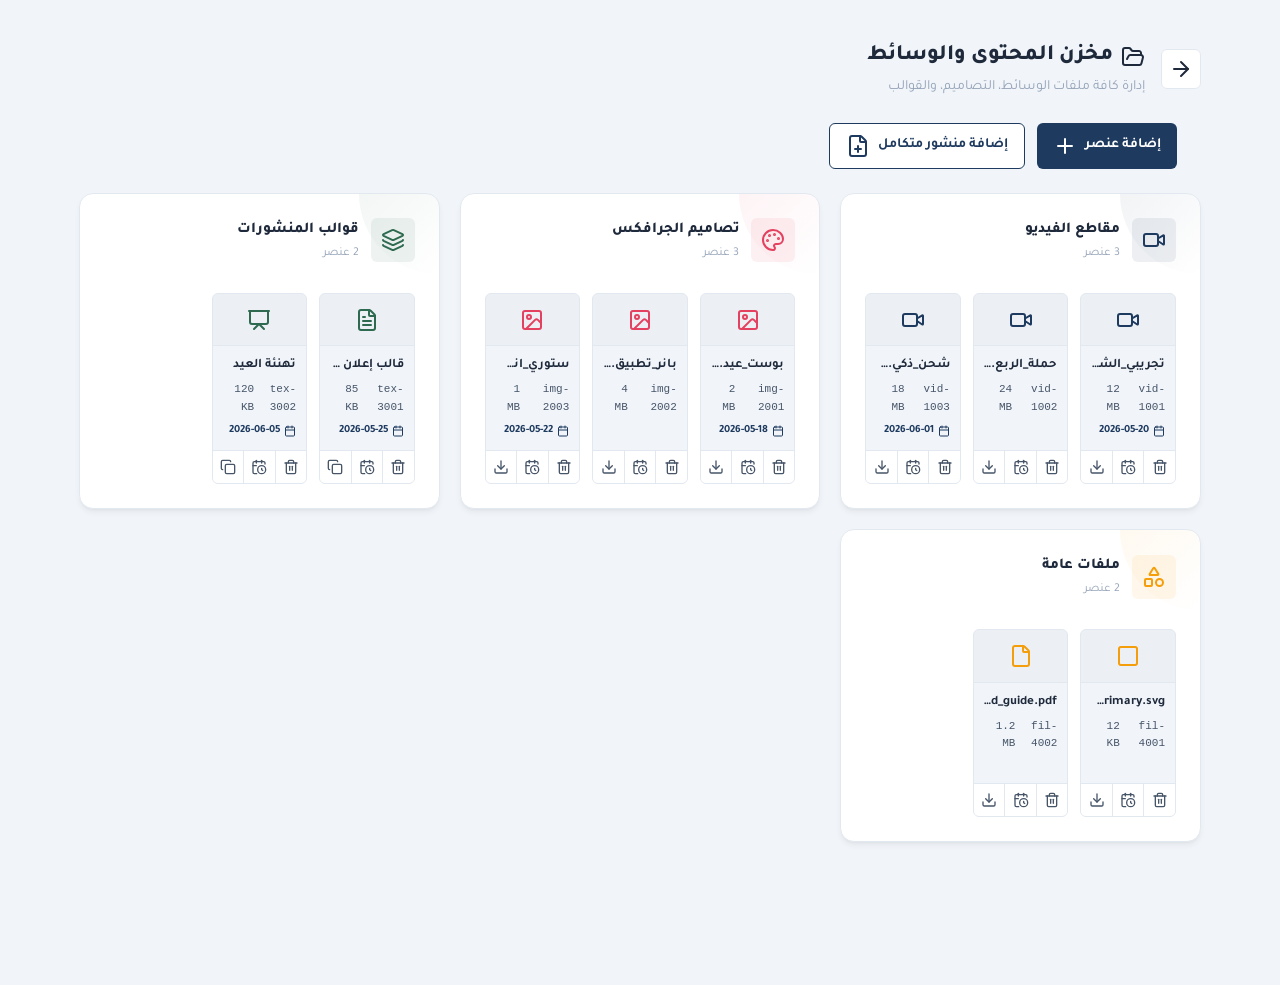
==== store.html @ c04e6b87 "Add files via upload" ====
<!DOCTYPE html>
<html lang="ar" dir="rtl">
<head>
    <meta charset="UTF-8">
    <meta name="viewport" content="width=device-width, initial-scale=1.0">
    <title>تطبيق 360 - مخزن المحتوى والوسائط</title>
    
    <link rel="preconnect" href="https://fonts.googleapis.com">
    <link rel="preconnect" href="https://fonts.gstatic.com" crossorigin>
    <link href="https://fonts.googleapis.com/css2?family=Tajawal:wght@300;400;500;700;800;900&display=swap" rel="stylesheet">
    <link rel="stylesheet" href="style.css">
    <style>

        .page-header {
            display: flex;
            align-items: center;
            gap: 16px;
            margin-bottom: 24px;
        }
        .back-button {
            width: 40px;
            height: 40px;
            border-radius: var(--radius-xs);
            background: var(--surface);
            border: 1px solid var(--border);
            display: flex;
            align-items: center;
            justify-content: center;
            cursor: pointer;
            transition: var(--transition);
            color: var(--text);
            text-decoration: none;
        }
        .back-button:hover {
            background: var(--primary);
            color: white;
            border-color: var(--primary);
            transform: translateX(2px);
        }
        .store-grid {
            display: grid;
            grid-template-columns: repeat(auto-fit, minmax(320px, 1fr));
            gap: 20px;
        }
        
        /* New Extracted Styles */
        .store-actions {
            display: flex;
            gap: 12px;
            margin: 24px;
            flex-wrap: wrap;
        }
        
        .store-action-btn {
            padding: 10px 16px;
            border-radius: var(--radius-xs);
            font-family: 'Tajawal', sans-serif;
            font-weight: 700;
            cursor: pointer;
            display: flex;
            align-items: center;
            gap: 8px;
            transition: 0.3s;
            font-size: 14px;
        }
        
        .store-action-btn.primary {
            background: var(--primary);
            color: white;
            border: none;
        }
        
        .store-action-btn.secondary {
            background: var(--surface);
            color: var(--primary);
            border: 1px solid var(--primary);
        }
        
        .store-action-btn.primary:hover {
            filter: brightness(1.1);
        }
        
        .store-action-btn.secondary:hover {
            background: var(--primary);
            color: white;
        }
		.vault-items-grid {
            display: grid;
            grid-template-columns: repeat(3, 1fr);
            gap: 12px;
            margin-top: 16px;
        }

        .modal-overlay {
            display: none;
            position: fixed;
            top: 0;
            left: 0;
            width: 100%;
            height: 100%;
            background: rgba(0,0,0,0.5);
            z-index: 2000;
            align-items: center;
            justify-content: center;
            backdrop-filter: blur(4px);
        }

        .modal-content {
            background: var(--surface);
            padding: 24px;
            border-radius: var(--radius);
            width: 90%;
            max-width: 500px;
            box-shadow: var(--shadow-lg);
            max-height: 90vh;
            overflow-y: auto;
        }

        .modal-header {
            margin-bottom: 20px;
            font-size: 18px;
            font-weight: 800;
            display: flex;
            align-items: center;
            gap: 8px;
            color: var(--primary);
        }

        .modal-form-label {
            display: block;
            font-size: 13px;
            font-weight: 700;
            color: var(--text-secondary);
            margin-bottom: 8px;
        }

        .modal-radio-group {
            display: flex;
            gap: 16px;
            background: var(--bg);
            padding: 10px;
            border-radius: var(--radius-xs);
            border: 1px solid var(--border);
        }

        .modal-radio-grid {
            display: grid;
            grid-template-columns: repeat(2, 1fr);
            gap: 10px;
            background: var(--bg);
            padding: 12px;
            border-radius: var(--radius-xs);
            border: 1px solid var(--border);
        }

        .modal-radio-label {
            display: flex;
            align-items: center;
            gap: 6px;
            cursor: pointer;
            font-size: 14px;
            font-weight: 600;
        }
        
        .modal-radio-grid .modal-radio-label {
            font-size: 13px;
            font-weight: normal;
        }

        .modal-input {
            width: 100%;
            padding: 10px 14px;
            border: 1px solid var(--border);
            border-radius: var(--radius-xs);
            font-family: 'Tajawal', sans-serif;
            font-size: 14px;
            background: var(--bg);
            color: var(--text);
        }

        .modal-input.readonly {
            background: #e2e8f0;
            color: var(--text-muted);
            cursor: not-allowed;
            font-weight: 700;
        }

        .modal-upload-area {
            border: 2px dashed var(--border);
            padding: 30px;
            text-align: center;
            border-radius: var(--radius-sm);
            cursor: pointer;
            background: var(--bg);
            transition: 0.3s;
        }

        .modal-upload-area:hover {
            border-color: var(--primary);
        }

        .modal-actions {
            display: flex;
            gap: 10px;
        }

        .modal-btn-save {
            flex: 1;
            padding: 12px;
            background: var(--primary);
            color: white;
            border: none;
            border-radius: var(--radius-xs);
            font-family: 'Tajawal', sans-serif;
            font-weight: 700;
            cursor: pointer;
            transition: 0.3s;
        }

        .modal-btn-save:hover {
            filter: brightness(1.1);
        }

        .modal-btn-cancel {
            flex: 1;
            padding: 12px;
            background: var(--bg);
            color: var(--text-secondary);
            border: 1px solid var(--border);
            border-radius: var(--radius-xs);
            font-family: 'Tajawal', sans-serif;
            font-weight: 700;
            cursor: pointer;
            transition: 0.3s;
        }

        .modal-btn-cancel:hover {
            background: #fee2e2;
            color: #c0392b;
        }

        /* Mobile specific adjustments */
        @media (max-width: 768px) {
            .store-action-btn {
                padding: 6px 10px;
                font-size: 11px;
            }
            .store-action-btn svg {
                width: 16px;
                height: 16px;
            }
            
            .modal-content {
                padding: 16px;
                width: 95%;
                max-height: 85vh;
            }
            .modal-header {
                font-size: 16px;
                margin-bottom: 16px;
            }
            .modal-form-label {
                font-size: 12px;
            }
            .modal-radio-label {
                font-size: 12px;
            }
            .modal-radio-grid {
                grid-template-columns: 1fr;
            }
            .modal-radio-grid .modal-radio-label {
                font-size: 12px;
            }
            .modal-input {
                padding: 8px 12px;
                font-size: 13px;
            }
            .modal-upload-area {
                padding: 20px;
            }
            .modal-btn-save, .modal-btn-cancel {
                padding: 10px;
                font-size: 13px;
            }

            .vault-items-grid {
                grid-template-columns: repeat(2, 1fr);
                gap: 8px;
            }
            .item-name { font-size: 12px; }
            .item-meta-row { font-size: 10px; }
            .item-action-btn svg { width: 14px; height: 14px; }

        }
    
        
        .item-card {
            background: var(--bg);
            border: 1px solid var(--border);
            border-radius: var(--radius-xs);
            overflow: hidden;
            display: flex;
            flex-direction: column;
            transition: var(--transition);
        }
        .item-card:hover {
            border-color: var(--card-accent);
            box-shadow: var(--shadow-sm);
        }
        .item-preview {
            aspect-ratio: 16/9;
            background: rgba(0,0,0,0.02);
            display: flex;
            align-items: center;
            justify-content: center;
            border-bottom: 1px solid var(--border);
        }
        .item-details {
            padding: 10px;
            display: flex;
            flex-direction: column;
            gap: 4px;
            flex: 1;
        }
        .item-name {
            font-size: 13px;
            font-weight: 700;
            color: var(--text);
            white-space: nowrap;
            overflow: hidden;
            text-overflow: ellipsis;
        }
        .item-meta-row {
            display: flex;
            justify-content: space-between;
            font-size: 11px;
            color: var(--text-secondary);
            font-family: monospace;
        }
        .item-schedule {
            display: flex;
            align-items: center;
            gap: 4px;
            color: var(--primary);
            font-size: 11px;
            margin-top: 2px;
            font-weight: 600;
        }
        .item-actions {
            display: flex;
            border-top: 1px solid var(--border);
            background: var(--surface);
        }
        .item-action-btn {
            flex: 1;
            display: flex;
            align-items: center;
            justify-content: center;
            padding: 8px 0;
            color: var(--text-secondary);
            background: transparent;
            border: none;
            border-left: 1px solid var(--border);
            cursor: pointer;
            transition: 0.2s;
        }
        .item-action-btn:last-child { border-left: none; }
        .item-action-btn:hover { background: var(--bg); color: var(--text); }
        .item-action-btn.danger:hover { color: #c0392b; background: #fee2e2; }

    </style>
</head>
<body>


<div class="app-container">
    <main class="main-content">
        <div class="page-header animate-in">
            <a href="index.html" class="back-button">
                <i data-lucide="arrow-right"></i>
            </a>
            <div class="page-title">
                <h2><i data-lucide="folder-open"></i>مخزن المحتوى والوسائط</h2>
                <p>إدارة كافة ملفات الوسائط، التصاميم، والقوالب</p>
            </div>
        </div>

        
        <div class="store-actions">
            <button class="store-action-btn primary" onclick="openAddItemModal()">
               إضافة عنصر
			    <i data-lucide="plus"></i> 
            </button>
            <button class="store-action-btn secondary" onclick="openAddPostModal()">
                 إضافة منشور متكامل
				 <i data-lucide="file-plus"></i>
            </button>
        </div>

        <div class="store-grid" id="storeGrid"></div>
    </main>
</div>


<!-- Add Item Modal -->
<div id="addItemModal" class="modal-overlay">
    <div class="modal-content">
        <h3 class="modal-header">
            <i data-lucide="plus-circle"></i> إضافة عنصر جديد
        </h3>

        <div class="form-group" style="margin-bottom: 16px;">
            <label class="modal-form-label">نوع العنصر:</label>
            <div class="modal-radio-group">
                <label class="modal-radio-label">
                    <input type="radio" name="itemType" value="media" checked onchange="handleItemTypeChange()">
                    وسائط
                </label>
                <label class="modal-radio-label">
                    <input type="radio" name="itemType" value="template" onchange="handleItemTypeChange()">
                    قالب نصي
                </label>
            </div>
        </div>

        <div class="form-group" style="margin-bottom: 16px;">
            <label class="modal-form-label">إلى المخزن:</label>
            <div class="modal-radio-grid">
                <label class="modal-radio-label">
                    <input type="radio" name="vaultTarget" value="videos" checked> مقاطع الفيديو
                </label>
                <label class="modal-radio-label">
                    <input type="radio" name="vaultTarget" value="graphics"> تصاميم الجرافكس
                </label>
                <label class="modal-radio-label">
                    <input type="radio" name="vaultTarget" value="templates"> قوالب المنشورات
                </label>
                <label class="modal-radio-label">
                    <input type="radio" name="vaultTarget" value="files"> ملفات عامة
                </label>
            </div>
        </div>

        <div class="form-group" style="margin-bottom: 16px;">
            <label class="modal-form-label" style="margin-bottom: 6px;">الرقم التسلسلي</label>
            <input type="text" id="itemSerial" class="modal-input readonly" readonly value="img-1001">
        </div>

        <div id="dynamicAreaMedia" style="margin-bottom: 16px;">
            <label class="modal-form-label" style="margin-bottom: 6px;">رفع الوسائط</label>
            <div class="modal-upload-area" onclick="document.getElementById('fileUpload').click();">
                <i data-lucide="upload-cloud" style="width: 36px; height: 36px; color: var(--text-muted); margin-bottom: 10px;"></i>
                <div style="font-size: 13px; color: var(--text-secondary); font-weight: 600;">اضغط هنا لرفع الملف</div>
                <input type="file" id="fileUpload" style="display: none;" onchange="handleFileUpload(this)">
                <div id="fileNameDisplay" style="margin-top: 10px; font-size: 12px; color: var(--primary); font-weight: 700;"></div>
            </div>
        </div>

        <div id="dynamicAreaTemplate" style="display: none; margin-bottom: 16px;">
            <div class="form-group" style="margin-bottom: 12px;">
                <label class="modal-form-label" style="margin-bottom: 6px;">عنوان المنشور</label>
                <input type="text" id="templateTitle" class="modal-input" placeholder="أدخل عنوان المنشور...">
            </div>
            <div class="form-group">
                <label class="modal-form-label" style="margin-bottom: 6px;">نص المنشور</label>
                <textarea id="templateCaption" class="modal-input" style="min-height: 100px; resize: vertical;" placeholder="اكتب نص المنشور هنا..."></textarea>
            </div>
        </div>

        <div class="form-group" style="margin-bottom: 24px;">
            <label class="modal-form-label" style="margin-bottom: 6px;">جدولة (تاريخ المنشور)</label>
            <input type="date" id="itemSchedule" class="modal-input">
        </div>

        <div class="modal-actions">
            <button onclick="saveNewItem()" class="modal-btn-save">حفظ</button>
            <button onclick="closeAddItemModal()" class="modal-btn-cancel">إلغاء</button>
        </div>
    </div>
</div>


<!-- Add Complete Post Modal -->
<div id="addPostModal" class="modal-overlay">
    <div class="modal-content">
        <h3 class="modal-header">
            <i data-lucide="file-plus"></i> إضافة منشور متكامل
        </h3>

        <div class="form-group" style="margin-bottom: 16px;">
            <label class="modal-form-label" style="margin-bottom: 6px;">عنوان المنشور</label>
            <input type="text" id="completePostTitle" class="modal-input" placeholder="أدخل عنوان المنشور الرئيسي...">
        </div>

        <div class="form-group" style="margin-bottom: 16px;">
            <div style="display: flex; justify-content: space-between; align-items: flex-end; margin-bottom: 6px;">
                <label class="modal-form-label" style="margin-bottom: 0;">نص المنشور</label>
                <div style="font-size: 11px; color: var(--primary); font-weight: 700; background: var(--bg); padding: 2px 8px; border-radius: 4px; border: 1px solid var(--border);">
                    قالب: <span id="completePostTextSerial">tex-105</span>
                </div>
            </div>
            <textarea id="completePostCaption" class="modal-input" style="min-height: 100px; resize: vertical;" placeholder="اكتب نص المنشور هنا..."></textarea>
        </div>

        <div id="dynamicAreaCompleteMedia" style="margin-bottom: 16px;">
            <div style="display: flex; justify-content: space-between; align-items: flex-end; margin-bottom: 6px;">
                <label class="modal-form-label" style="margin-bottom: 0;">رفع الوسائط (صورة/فيديو)</label>
                <div style="font-size: 11px; color: var(--primary); font-weight: 700; background: var(--bg); padding: 2px 8px; border-radius: 4px; border: 1px solid var(--border);">
                    وسائط: <span id="completePostMediaSerial">med-000</span>
                </div>
            </div>
            <div class="modal-upload-area" onclick="document.getElementById('completePostFileUpload').click();">
                <i data-lucide="upload-cloud" style="width: 36px; height: 36px; color: var(--text-muted); margin-bottom: 10px;"></i>
                <div style="font-size: 13px; color: var(--text-secondary); font-weight: 600;">اضغط هنا لرفع الصورة أو الفيديو</div>
                <input type="file" id="completePostFileUpload" style="display: none;" onchange="handleCompletePostFileUpload(this)">
                <div id="completePostFileNameDisplay" style="margin-top: 10px; font-size: 12px; color: var(--primary); font-weight: 700;"></div>
            </div>
        </div>

        <div class="form-group" style="margin-bottom: 24px;">
            <label class="modal-form-label" style="margin-bottom: 6px;">جدولة (تاريخ المنشور)</label>
            <input type="date" id="completePostSchedule" class="modal-input">
        </div>

        <div class="modal-actions">
            <button onclick="saveCompletePost()" class="modal-btn-save">حفظ المنشور</button>
            <button onclick="closeAddPostModal()" class="modal-btn-cancel">إلغاء</button>
        </div>
    </div>
</div>

<!-- Toast Container -->
<div class="toast-container" id="toastContainer"></div>

<script>
    const vaultItems = [
        {
            title: 'مقاطع الفيديو',
            icon: 'video',
            accent: '#1e3a5f',
            accentBg: 'rgba(30,58,95,0.08)',
            contents: [
                { name: 'تجريبي_الشحن.mp4', size: '12 MB', icon: 'video', color: '#1e3a5f', bg: 'rgba(30,58,95,0.08)', serial: 'vid-1001', schedule: '2026-05-20', type: 'media' },
                { name: 'حملة_الربع.mp4', size: '24 MB', icon: 'video', color: '#1e3a5f', bg: 'rgba(30,58,95,0.08)', serial: 'vid-1002', schedule: '', type: 'media' },
                { name: 'شحن_ذكي.mp4', size: '18 MB', icon: 'video', color: '#1e3a5f', bg: 'rgba(30,58,95,0.08)', serial: 'vid-1003', schedule: '2026-06-01', type: 'media' }
            ]
        },
        {
            title: 'تصاميم الجرافكس',
            icon: 'palette',
            accent: '#E4405F',
            accentBg: 'rgba(228,64,95,0.08)',
            contents: [
                { name: 'بوست_عيد.jpg', size: '2 MB', icon: 'image', color: '#E4405F', bg: 'rgba(228,64,95,0.08)', serial: 'img-2001', schedule: '2026-05-18', type: 'media' },
                { name: 'بانر_تطبيق.png', size: '4 MB', icon: 'image', color: '#E4405F', bg: 'rgba(228,64,95,0.08)', serial: 'img-2002', schedule: '', type: 'media' },
                { name: 'ستوري_انستا.jpg', size: '1 MB', icon: 'image', color: '#E4405F', bg: 'rgba(228,64,95,0.08)', serial: 'img-2003', schedule: '2026-05-22', type: 'media' }
            ]
        },
        {
            title: 'قوالب المنشورات',
            icon: 'layers',
            accent: '#2d6a4f',
            accentBg: 'rgba(45,106,79,0.08)',
            contents: [
                { name: 'قالب إعلان خصم', size: '85 KB', icon: 'file-text', color: '#2d6a4f', bg: 'rgba(45,106,79,0.08)', serial: 'tex-3001', schedule: '2026-05-25', type: 'template' },
                { name: 'تهنئة العيد', size: '120 KB', icon: 'presentation', color: '#2d6a4f', bg: 'rgba(45,106,79,0.08)', serial: 'tex-3002', schedule: '2026-06-05', type: 'template' }
            ]
        },
        {
            title: 'ملفات عامة',
            icon: 'shapes',
            accent: '#f59e0b',
            accentBg: 'rgba(245,158,11,0.08)',
            contents: [
                { name: 'logo_primary.svg', size: '12 KB', icon: 'square', color: '#f59e0b', bg: 'rgba(245,158,11,0.08)', serial: 'fil-4001', schedule: '', type: 'media' },
                { name: 'brand_guide.pdf', size: '1.2 MB', icon: 'file', color: '#f59e0b', bg: 'rgba(245,158,11,0.08)', serial: 'fil-4002', schedule: '', type: 'media' }
            ]
        }
    ];

    
    let currentCounters = { img: 105, vid: 201, tex: 304 };

    function openAddItemModal() {
        document.getElementById('addItemModal').style.display = 'flex';
        handleItemTypeChange();
    }

    function closeAddItemModal() {
        document.getElementById('addItemModal').style.display = 'none';
        document.getElementById('fileUpload').value = '';
        document.getElementById('fileNameDisplay').textContent = '';
        document.getElementById('templateTitle').value = '';
        document.getElementById('templateCaption').value = '';
        document.getElementById('itemSchedule').value = '';
    }

    function handleItemTypeChange() {
        const type = document.querySelector('input[name="itemType"]:checked').value;
        const mediaArea = document.getElementById('dynamicAreaMedia');
        const templateArea = document.getElementById('dynamicAreaTemplate');
        const serialInput = document.getElementById('itemSerial');
        const fileInput = document.getElementById('fileUpload');

        if (type === 'media') {
            mediaArea.style.display = 'block';
            templateArea.style.display = 'none';
            if (fileInput.files.length > 0) {
                handleFileUpload(fileInput);
            } else {
                serialInput.value = `img-${currentCounters.img + 1}`;
            }
        } else {
            mediaArea.style.display = 'none';
            templateArea.style.display = 'block';
            serialInput.value = `tex-${currentCounters.tex + 1}`;
        }
    }

    function handleFileUpload(input) {
        if (input.files && input.files[0]) {
            const file = input.files[0];
            document.getElementById('fileNameDisplay').textContent = file.name;
            const type = file.type;
            const serialInput = document.getElementById('itemSerial');
            if (type.startsWith('video/')) {
                serialInput.value = `vid-${currentCounters.vid + 1}`;
            } else {
                serialInput.value = `img-${currentCounters.img + 1}`;
            }
        }
    }

    function saveNewItem() {
        showToast('تم حفظ العنصر بنجاح!', 'success');
        closeAddItemModal();
    }

    
    function openAddPostModal() {
        document.getElementById('addPostModal').style.display = 'flex';
        // Generate new serials
        document.getElementById('completePostTextSerial').textContent = `tex-${currentCounters.tex + 1}`;
        document.getElementById('completePostMediaSerial').textContent = `img-${currentCounters.img + 1}`; // default to img
    }

    function closeAddPostModal() {
        document.getElementById('addPostModal').style.display = 'none';
        document.getElementById('completePostTitle').value = '';
        document.getElementById('completePostCaption').value = '';
        document.getElementById('completePostFileUpload').value = '';
        document.getElementById('completePostFileNameDisplay').textContent = '';
        document.getElementById('completePostSchedule').value = '';
    }

    function handleCompletePostFileUpload(input) {
        if (input.files && input.files[0]) {
            const file = input.files[0];
            document.getElementById('completePostFileNameDisplay').textContent = file.name;
            const type = file.type;
            const mediaSerialSpan = document.getElementById('completePostMediaSerial');
            if (type.startsWith('video/')) {
                mediaSerialSpan.textContent = `vid-${currentCounters.vid + 1}`;
            } else {
                mediaSerialSpan.textContent = `img-${currentCounters.img + 1}`;
            }
        }
    }

    function saveCompletePost() {
        const title = document.getElementById('completePostTitle').value;
        const caption = document.getElementById('completePostCaption').value;
        const schedule = document.getElementById('completePostSchedule').value;
        const mediaFile = document.getElementById('completePostFileUpload').files[0];
        
        if(!title || !schedule) {
            showToast('الرجاء إدخال العنوان وتاريخ الجدولة', 'error');
            return;
        }

        const dateObj = new Date(schedule);
        const day = dateObj.getDate();

        const postData = {
            title: title,
            caption: caption,
            mediaSerial: document.getElementById('completePostMediaSerial').textContent,
            textSerial: document.getElementById('completePostTextSerial').textContent,
            day: day
        };

        // Save to localStorage so index.html can read it
        let customPosts = JSON.parse(localStorage.getItem('customPosts') || '{}');
        customPosts[day] = postData;
        localStorage.setItem('customPosts', JSON.stringify(customPosts));

        // Save vault items
        let customVault = JSON.parse(localStorage.getItem('customVault') || '[]');
        if(caption) {
            customVault.push({
                vaultTarget: 'templates',
                name: title,
                size: '1 KB',
                icon: 'file-text',
                color: '#2d6a4f',
                bg: 'rgba(45,106,79,0.08)',
                serial: postData.textSerial,
                schedule: schedule,
                type: 'template'
            });
        }
        if(mediaFile) {
            const isVideo = mediaFile.type.startsWith('video/');
            customVault.push({
                vaultTarget: isVideo ? 'videos' : 'graphics',
                name: mediaFile.name,
                size: Math.round(mediaFile.size / 1024) + ' KB',
                icon: isVideo ? 'video' : 'image',
                color: isVideo ? '#1e3a5f' : '#E4405F',
                bg: isVideo ? 'rgba(30,58,95,0.08)' : 'rgba(228,64,95,0.08)',
                serial: postData.mediaSerial,
                schedule: schedule,
                type: 'media'
            });
        }
        localStorage.setItem('customVault', JSON.stringify(customVault));

        showToast('تم حفظ المنشور بنجاح! تمت إضافته للتقويم والمخازن', 'success');
        closeAddPostModal();
        
        // Refresh local store view
        init();
    }


    function init() {
        renderStore();
    }

    
    function renderStore() {
        // Merge local storage items
        const customVault = JSON.parse(localStorage.getItem('customVault') || '[]');
        let mergedVaults = JSON.parse(JSON.stringify(vaultItems)); // deep copy
        
        customVault.forEach(item => {
            let targetVaultIndex = 3; // files by default
            if(item.vaultTarget === 'videos') targetVaultIndex = 0;
            if(item.vaultTarget === 'graphics') targetVaultIndex = 1;
            if(item.vaultTarget === 'templates') targetVaultIndex = 2;
            
            mergedVaults[targetVaultIndex].contents.unshift(item);
        });

        const grid = document.getElementById('storeGrid');
        grid.innerHTML = mergedVaults.map((item, i) => `

            <div class="vault-card animate-in delay-${i + 1}" style="--card-accent: ${item.accent}; --card-accent-bg: ${item.accentBg};">
                <div class="vault-header">
                    <div class="vault-icon" style="background: ${item.accentBg}; color: ${item.accent};">
                        <i data-lucide="${item.icon}"></i>
                    </div>
                    <div class="vault-title-group">
                        <div class="vault-title">${item.title}</div>
                        <div class="vault-meta">${item.contents.length} عنصر</div>
                    </div>
                </div>
                <div class="vault-items-grid">
                    ${item.contents.map(c => {
                        const actionIcon = c.type === 'template' ? 'copy' : 'download';
                        const actionFunc = c.type === 'template' ? 'copyVaultItem' : 'downloadVaultItem';
                        
                        return `
                        <div class="item-card">
                            <div class="item-preview" style="color: ${item.accent}">
                                <i data-lucide="${c.icon}"></i>
                            </div>
                            <div class="item-details">
                                <div class="item-name" title="${c.name}">${c.name}</div>
                                <div class="item-meta-row">
                                    <span>${c.serial}</span>
                                    <span>${c.size}</span>
                                </div>
                                ${c.schedule ? `<div class="item-schedule"><i data-lucide="calendar" style="width: 12px; height: 12px;"></i> ${c.schedule}</div>` : '<div style="height: 16px;"></div>'}
                            </div>
                            <div class="item-actions">
                                <button class="item-action-btn danger" onclick="showToast('تم حذف العنصر', 'success')" title="حذف">
                                    <i data-lucide="trash-2" style="width: 16px; height: 16px;"></i>
                                </button>
                                <button class="item-action-btn" onclick="showToast('جاري فتح التقويم...', 'info')" title="إعادة جدولة">
                                    <i data-lucide="calendar-clock" style="width: 16px; height: 16px;"></i>
                                </button>
                                <button class="item-action-btn" onclick="${actionFunc}('${c.name}')" title="${c.type === 'template' ? 'نسخ' : 'تنزيل'}">
                                    <i data-lucide="${actionIcon}" style="width: 16px; height: 16px;"></i>
                                </button>
                            </div>
                        </div>
                        `;
                    }).join('')}
                </div>
            </div>
        `).join('');
        
        if(window.lucide) lucide.createIcons();
    }

    function showToast(message, type = 'info') {
        const container = document.getElementById('toastContainer');
        const toast = document.createElement('div');
        toast.className = 'toast';
        const colors = { info: '#1e3a5f', success: '#2d6a4f', error: '#c0392b' };
        const icons = { info: 'info', success: 'check-circle', error: 'alert-circle' };
        toast.style.setProperty('--toast-color', colors[type]);
        toast.innerHTML = `<i data-lucide="${icons[type]}" style="color: ${colors[type]}; width: 18px; height: 18px;"></i><span>${message}</span>`;
        container.appendChild(toast);
        setTimeout(() => toast.remove(), 4000);
        if(window.lucide) lucide.createIcons();
    }

    function copyVaultItem(name) {
        navigator.clipboard.writeText(name);
        showToast('تم نسخ اسم الملف', 'success');
    }

    function downloadVaultItem(name) {
        showToast('جاري التحميل...', 'info');
        setTimeout(() => showToast('تم التنزيل بنجاح', 'success'), 1000);
    }

    document.addEventListener('DOMContentLoaded', init);
</script>
<script src="lucide.min.js"></script>
</body>
</html>
---- style.css ----
:root {
    /* القيم الأصلية */
    --primary: #1e3a5f;
    --primary-light: #2c5282;
    --primary-dark: #152a45;
    --primary-glow: rgba(30, 58, 95, 0.12);
    --secondary: #2d6a4f;
    --secondary-light: #40916c;
    --secondary-glow: rgba(45, 106, 79, 0.12);
    --bg: #f1f5f9;
    --surface: #ffffff;
    --text: #1e293b;
    --text-secondary: #475569;
    --text-muted: #94a3b8;
    --border: #e2e8f0;
    --border-light: #f8fafc;
    --shadow-sm: 0 1px 2px 0 rgb(0 0 0 / 0.04);
    --shadow: 0 4px 6px -1px rgb(0 0 0 / 0.06), 0 2px 4px -2px rgb(0 0 0 / 0.06);
    --shadow-md: 0 10px 15px -3px rgb(0 0 0 / 0.08), 0 4px 6px -4px rgb(0 0 0 / 0.08);
    --shadow-lg: 0 20px 25px -5px rgb(0 0 0 / 0.08), 0 8px 10px -6px rgb(0 0 0 / 0.08);
    --radius: 14px;
    --radius-sm: 10px;
    --radius-xs: 6px;
    --transition: all 0.3s cubic-bezier(0.4, 0, 0.2, 1);

    
    --blue-dark: #30629e;      
    --red-dark: #af2c2c;       
    --green-dark: #228046;     
    --yellow-dark: #a8743a;     
    
    /* نسخ شفافة (Glow) للألوان الجديدة للاستخدام في الخلفيات البسيطة */
    --blue-glow: rgba(29, 78, 137, 0.1);
    --red-glow: rgba(153, 27, 27, 0.1);
    --green-glow: rgba(22, 101, 52, 0.1);
    --yellow-glow: rgba(133, 77, 14, 0.1);
}

        * { margin: 0; padding: 0; box-sizing: border-box; }

        body {
            font-family: 'Tajawal', sans-serif;
            background: var(--bg);
            color: var(--text);
            line-height: 1.6;
            overflow-x: hidden;
			max-width:1200px;
			margin:0 auto;
			padding:15px;
			padding-bottom:70px;
        }

        ::-webkit-scrollbar { width: 6px; height: 6px; }
        ::-webkit-scrollbar-track { background: var(--bg); }
        ::-webkit-scrollbar-thumb { background: var(--primary); border-radius: 4px; }

        .app-container { display: flex; min-height: 100vh; }

        .main-content {
            flex: 1;
            padding: 24px;
            max-width: 100%;
            width: 100%;
        }

        /* Top Header */
        .top-header {
            display: flex;
            justify-content: space-between;
            align-items: center;
            margin-bottom: 24px;
            padding: 16px 20px;
			border-top: 5px solid var(--primary) ;
            background: var(--surface);
            border-radius: 4px 4px 15px 15px;
            box-shadow: var(--shadow);
            flex-wrap: wrap;
            gap: 12px;
        }

        .page-title h2 {
            font-size: 22px;
            font-weight: 800;
            color: var(--text);
            margin-bottom: 2px;
            display: flex;
            align-items: center;
            gap: 8px;
        }
        .page-title h2 i { color: var(--primary); }
        .page-title p {
            color: var(--text-muted);
            font-size: 14px;
        }

        .header-actions {
            display: flex;
            align-items: center;
            gap: 12px;
        }

        .btn-icon {
            width: 36px;
            height: 36px;
            border-radius: var(--radius-sm);
            border: 1px solid var(--border);
            background: var(--surface);
            color: var(--text-secondary);
            cursor: pointer;
            display: flex;
            align-items: center;
            justify-content: center;
            font-size: 15px;
            transition: var(--transition);
            position: relative;
        }
        .btn-icon:hover {
            background: var(--primary);
            color: white;
            border-color: var(--primary);
            transform: translateY(-2px);
        }

        .notification-badge {
            position: absolute;
            top: -3px;
            left: -3px;
            width: 16px;
            height: 16px;
            background: #c0392b;
            color: white;
            font-size: 9px;
            font-weight: 700;
            border-radius: 50%;
            display: flex;
            align-items: center;
            justify-content: center;
            border: 2px solid white;
        }

        .user-profile {
            display: flex;
            align-items: center;
            gap: 10px;
            padding: 4px 10px 4px 4px;
            background: var(--border-light);
            border-radius: 50px;
            cursor: pointer;
            transition: var(--transition);
        }
        .user-profile:hover { background: var(--border); }

        .user-avatar {
            width: 32px;
            height: 32px;
            border-radius: 50%;
            background: linear-gradient(135deg, var(--primary), var(--secondary));
            display: flex;
            align-items: center;
            justify-content: center;
            color: white;
            font-weight: 700;
            font-size: 12px;
        }

        .user-info { line-height: 1.2; }
        .user-info .name { font-weight: 700; font-size: 13px; text-align:left; }
        .user-info .role { font-size: 11px; color: var(--text-muted); }

        /* Section Title */
        .section-title {
            font-size: 22px;
            font-weight: 800;
            margin-bottom: 24px;
            display: flex;
            align-items: center;
            gap: 8px;
            color: var(--text);
        }
        .section-title i { color: var(--primary); font-size: 26px; }
		
		.section-title2 {
            font-size: 22px;
            font-weight: 800;
            margin-bottom: 24px;
            display: flex;
            align-items: center;
            gap: 10px;
            color: var(--text);
			padding-top:8px;
			border-top:3px dashed  var(--primary-glow);
        }
        .section-title2 i { color: var(--primary); font-size: 26px; }

        /* Social Radar */
        .social-radar {
            display: grid;
            grid-template-columns: repeat(auto-fit, minmax(360px, 1fr));
            gap: 20px;
            margin-bottom: 48px;
        }

        .social-summary {
            grid-column: 1 / -1;
            background: linear-gradient(135deg, var(--primary), var(--primary-light));
            color: white;
            padding: 24px;
            border-radius: var(--radius);
            display: flex;
            align-items: center;
            justify-content: space-between;
            flex-wrap: wrap;
            gap: 20px;
            box-shadow: var(--shadow-md);
        }

        .summary-main {
            display: flex;
            align-items: center;
            gap: 16px;
        }

        .summary-icon {
            width: 60px;
            height: 60px;
            background: rgba(255,255,255,0.12);
            border-radius: var(--radius-sm);
            display: flex;
            align-items: center;
            justify-content: center;
            font-size: 27px;
            backdrop-filter: blur(4px);
        }

        .summary-title {
            font-size: 19px;
            font-weight: 800;
            margin-bottom: 2px;
        }
        .summary-sub {
            font-size: 15px;
            opacity: 0.85;
        }

        .summary-stats {
            display: flex;
            align-items: center;
            gap: 20px;
        }

        .stat-box {
            text-align: center;
        }
        .stat-value {
            font-size: 30px;
            font-weight: 900;
            line-height: 1;
            margin-bottom: 4px;
        }
        .stat-value.warning { color: #fcd34d; }
        .stat-label {
            font-size: 12px;
            opacity: 0.85;
            font-weight: 500;
        }

        .stat-divider {
            width: 1px;
            height: 40px;
            background: rgba(255,255,255,0.2);
        }

        .social-card {
            background: var(--surface);
            border-radius: var(--radius);
            padding: 25px;
            box-shadow: var(--shadow);
            transition: var(--transition);
            position: relative;
            overflow: hidden;
            border: 1px solid var(--border);
        }
        .social-card::after {
            content: '';
            position: absolute;
            top: 0;
            left: 0;
            width: 100%;
            height: 4px;
            background: var(--card-color);
            opacity: 0;
            transition: opacity 0.3s;
        }
        .social-card:hover {
            transform: translateY(-4px);
            box-shadow: var(--shadow-md);
        }
        .social-card:hover::after { opacity: 1; }

        .social-header {
            display: flex;
            justify-content: space-between;
            align-items: center;
            margin-bottom: 15px;
        }

        .social-icon {
            width: 55px;
            height: 55px;
            border-radius: var(--radius-xs);
            display: flex;
            align-items: center;
            justify-content: center;
            font-size: 32px;
            background: var(--card-bg);
            color: var(--card-color);
            flex-shrink: 0;
        }

        .social-icon i {
            display: inline-flex;
            align-items: center;
            justify-content: center;
        }

        .social-percent {
            font-size: 25px;
            font-weight: 800;
            color: var(--card-color);
            line-height: 1;
        }

        .social-name {
            font-size: 17px;
            font-weight: 700;
            color: var(--text-secondary);
            margin-bottom: 10px;
        }

        .progress-track {
            height: 6px;
            background: var(--border-light);
            border-radius: 3px;
            overflow: hidden;
            position: relative;
            margin-bottom: 10px;
        }

        .progress-fill {
            height: 100%;
            background: linear-gradient(90deg, var(--card-color), var(--card-color-light));
            border-radius: 3px;
            transition: width 1s cubic-bezier(0.4, 0, 0.2, 1);
            position: relative;
        }
        .progress-fill::after {
            content: '';
            position: absolute;
            top: 0;
            right: 0;
            height: 100%;
            width: 20px;
            background: linear-gradient(90deg, transparent, rgba(255,255,255,0.3));
            animation: shimmer 2s infinite;
        }

        @keyframes shimmer {
            0% { transform: translateX(-20px); }
            100% { transform: translateX(20px); }
        }

        .social-stats-row {
            display: flex;
            justify-content: space-between;
            font-size: 15px;
            margin-bottom: 4px;
        }
        .social-stats-row .label { color: var(--text-muted); }
        .social-stats-row .value { font-weight: 700; color: var(--text); }
        .social-stats-row .value.unpublished { color: #c0392b; }

        .social-link-row {
            margin-top: 10px;
            display: flex;
            gap: 6px;
            align-items: center;
        }

        .link-input {
            flex: 1;
            padding: 10px 10px;
            border: 1px solid var(--border);
            border-radius: var(--radius-xs);
            font-family: 'Tajawal', sans-serif;
            font-size: 13px;
            background: var(--bg);
            color: var(--text);
            display: none;
        }
        .link-input.visible { display: block; }

        .saved-link {
            flex: 1;
            font-size: 13px;
            color: var(--primary);
            text-decoration: none;
            background: var(--primary-glow);
            padding: 6px 10px;
            border-radius: var(--radius-xs);
            overflow: hidden;
            text-overflow: ellipsis;
            white-space: nowrap;
            display: none;
        }
        .saved-link.visible { display: block; }

        .btn-add-link {
            padding: 8px 12px;
            border: 1px dashed var(--border);
            background: var(--bg);
            border-radius: var(--radius-xs);
            font-family: 'Tajawal', sans-serif;
            font-size: 12px;
            font-weight: 500;
            cursor: pointer;
            color: var(--text-secondary);
            transition: var(--transition);
            white-space: nowrap;
            display: flex;
            align-items: center;
            gap: 4px;
        }
        .btn-add-link:hover {
            border-color: var(--primary);
            color: var(--primary);
            background: var(--primary-glow);
        }

        /* Dashboard Grid */
        .dashboard-grid {
            display: grid;
            grid-template-columns: 1fr 1.2fr;
            gap: 20px;
            margin-bottom: 48px;
            align-items: start;
        }

        /* Calendar Widget */
        .calendar-widget {
            background: var(--surface);
            border-radius: var(--radius);
            padding: 30px;
            box-shadow: var(--shadow);
            border: 1px solid var(--border);
			height:100%;
        }

        .widget-header-row {
            display: flex;
            justify-content: space-between;
            align-items: center;
            margin-bottom: 24px;
            flex-wrap: wrap;
            gap: 10px;
        }

        .widget-header-row .section-title {
            margin-bottom: 0;
        }

        /* View Toggle (Radio Segmented Control) */
        .view-toggle {
            display: flex;
            background: var(--bg);
            padding: 4px;
            border-radius: var(--radius-sm);
            border: 1px solid var(--border);
            gap: 4px;
        }

        .view-toggle input[type="radio"] {
            display: none;
        }

        .view-toggle label {
            padding: 6px 16px;
            font-size: 13px;
            font-weight: 700;
            color: var(--text-secondary);
            cursor: pointer;
            border-radius: var(--radius-xs);
            transition: var(--transition);
            display: flex;
            align-items: center;
            gap: 6px;
        }

        .view-toggle input[type="radio"]:checked + label {
            background: var(--surface);
            color: var(--primary);
            box-shadow: var(--shadow-sm);
        }

        .calendar-header {
            display: flex;
            justify-content: space-between;
            align-items: center;
            margin-bottom: 16px;
        }

        .calendar-nav { display: flex; gap: 6px; }

        .cal-btn {
            width: 32px;
            height: 32px;
            border: 1px solid var(--border);
            background: var(--surface);
            border-radius: var(--radius-xs);
            cursor: pointer;
            display: flex;
            align-items: center;
            justify-content: center;
            color: var(--text-secondary);
            font-size: 14px;
            transition: var(--transition);
        }
        .cal-btn:hover {
            background: var(--primary);
            color: white;
            border-color: var(--primary);
        }

        .month-year {
            font-size: 16px;
            font-weight: 500;
            color: var(--text);
        }

        .weekdays {
            display: grid;
            grid-template-columns: repeat(7, 1fr);
            gap: 0px;
            margin-bottom: 14px;
        }

        .weekday {
            text-align: center;
            font-size: 12px;
            font-weight: 500;
            color: var(--text-muted);
            padding: 0px;
        }

        .days-grid {
            display: grid;
            grid-template-columns: repeat(7, 1fr);
            gap: 6px;
        }

        .day-cell {
            aspect-ratio: 1;
			width: 50px;
            display: flex;
            flex-direction: column;
            align-items: center;
            justify-content: center;
            border-radius: var(--radius-xs);
            cursor: pointer;
            position: relative;
            font-size: 16px;
            font-weight: 800;
            color: var(--text-secondary);
            transition: var(--transition);
            border: 1px solid transparent;
            padding-bottom: 5px;
        }
        .day-cell:hover {
            background: var(--primary-glow);
            color: var(--primary);
            border-color: var(--primary);
            transform: scale(1.05);
        }
        .day-cell.active {
            border-color: var(--border);
            color: var(--primary);
            box-shadow: var(--shadow-md);
        }
        .day-cell.other-month {
            color: var(--text-muted);
            opacity: 0.4;
            font-weight: 400;
            font-size: 14px;
        }
        .day-cell.today {
            border-color: var(--primary);
             color: var(--primary);
        }
        .day-cell.has-event {
            background: linear-gradient(135deg, #f4f1e7, #f4e9e6);
            
            color: #92400e;
            font-weight: 900;
        }
        .day-cell.has-event.active {
            
            border-color: var(--primary);
        }

        .day-dots {
            display: flex;
            gap: 3px;
            margin-top: 2px;
            position: absolute;
            bottom: 4px;
        }

        .dot {
            width: 5px;
            height: 5px;
            border-radius: 50%;
        }
        .dot.blue { background: var(--blue-dark); }
        .dot.green { background: var(--green-dark); }
        .dot.orange { background: var(--yellow-dark); }

        .calendar-legend {
            display: flex;
            gap: 12px;
            margin-top: 12px;
            padding-top: 12px;
            border-top: 1px solid var(--border);
            font-size: 11px;
        }

        .legend-item {
            display: flex;
            align-items: center;
            gap: 4px;
            color: var(--text-muted);
        }

        /* Events Section inside Calendar */
        .events-section {
            margin-top: 16px;
            padding-top: 16px;
            border-top: 2px solid var(--border-light);
        }

        .events-header {
            display: flex;
            justify-content: space-between;
            align-items: center;
            margin-bottom: 12px;
        }

        .events-header h4 {
            font-size: 14px;
            font-weight: 800;
            color: var(--text);
            display: flex;
            align-items: center;
            gap: 6px;
        }
        .events-header h4 i { color: #f59e0b; }

        .btn-add-event {
            padding: 6px 12px;
            background: var(--secondary);
            color: white;
            border: none;
            border-radius: var(--radius-xs);
            font-family: 'Tajawal', sans-serif;
            font-size: 12px;
            font-weight: 500;
            cursor: pointer;
            transition: var(--transition);
            display: flex;
            align-items: center;
            gap: 4px;
        }
        .btn-add-event:hover {
            filter: brightness(1.1);
            transform: translateY(-1px);
        }

        .events-list {
            display: flex;
            flex-direction: column;
            gap: 8px;
            max-height: 180px;
            overflow-y: auto;
            padding-left: 4px;
        }

        .event-item {
            display: flex;
            align-items: center;
            gap: 10px;
            padding: 10px 12px;
            background: var(--bg);
            border-radius: var(--radius-xs);
            border-right: 3px solid var(--event-color, var(--primary));
            transition: var(--transition);
        }
        .event-item:hover {
            background: var(--border-light);
            transform: translateX(-2px);
        }

        .event-date {
            min-width: 44px;
            height: 44px;
            background: var(--event-color, var(--primary));
            color: white;
            border-radius: var(--radius-xs);
            display: flex;
            flex-direction: column;
            align-items: center;
            justify-content: center;
            font-size: 11px;
            font-weight: 500;
            line-height: 1.2;
        }
        .event-date span { font-size: 16px; font-weight: 900; }

        .event-info { flex: 1; }
        .event-info .event-title {
            font-size: 13px;
            font-weight: 700;
            color: var(--text);
            margin-bottom: 2px;
        }
        .event-info .event-type {
            font-size: 11px;
            color: var(--text-muted);
            display: flex;
            align-items: center;
            gap: 4px;
        }

        .btn-delete-event {
            width: 24px;
            height: 24px;
            border: none;
            background: transparent;
            color: var(--text-muted);
            cursor: pointer;
            border-radius: 4px;
            display: flex;
            align-items: center;
            justify-content: center;
            font-size: 12px;
            transition: var(--transition);
        }
        .btn-delete-event:hover {
            background: #fee2e2;
            color: #c0392b;
        }

        /* Post Widget */
        .post-widget {
            background: var(--surface);
            border-radius: var(--radius);
            padding: 20px;
            box-shadow: var(--shadow);
            border: 1px solid var(--border);
            display: flex;
            flex-direction: column;
        }

        .widget-header {
            display: flex;
            justify-content: space-between;
            align-items: center;
            margin-bottom: 16px;
        }

        .badge {
            padding: 4px 10px;
            border-radius: 50px;
            font-size: 11px;
            font-weight: 700;
            display: inline-flex;
            align-items: center;
            gap: 4px;
        }
        .badge-primary {
            background: var(--primary-glow);
            color: var(--primary);
        }

        .media-display {
            width: 100%;
            height: 240px;
            border-radius: var(--radius-sm);
            overflow: hidden;
            position: relative;
            margin-bottom: 16px;
            border: 1px solid var(--border);
            background: var(--bg);
        }

        .media-display img {
            width: 100%;
            height: 100%;
            object-fit: cover;
            display: block;
        }

        .media-display .media-overlay {
            position: absolute;
            bottom: 0;
            left: 0;
            right: 0;
            padding: 14px;
            background: linear-gradient(transparent, rgba(21, 42, 69, 0.85));
            display: flex;
            justify-content: center;
            gap: 10px;
        }

        .btn-media-action {
            padding: 8px 16px;
            border-radius: var(--radius-xs);
            font-family: 'Tajawal', sans-serif;
            font-size: 13px;
            font-weight: 700;
            cursor: pointer;
            transition: var(--transition);
            display: flex;
            align-items: center;
            gap: 6px;
            border: none;
            backdrop-filter: blur(4px);
        }
        .btn-media-action.download {
            background: rgba(255,255,255,0.95);
            color: var(--primary);
        }
        .btn-media-action.download:hover {
            background: var(--primary);
            color: white;
        }

        .form-group { margin-bottom: 14px; }

        .form-label {
            display: block;
            font-size: 14px;
            font-weight: 700;
            color: var(--text-secondary);
            margin-bottom: 6px;
            display: flex;
            align-items: center;
            gap: 4px;
        }
		.label-span  {            
            font-size: 12px;
            font-weight: 500;
            color: var(--text-secondary);
            margin-right: 10px;
        }
		
		

        .form-input {
            width: 100%;
            padding: 10px 14px;
            border: 1px solid var(--border);
            border-radius: var(--radius-xs);
            font-family: 'Tajawal', sans-serif;
            font-size: 14px;
            transition: var(--transition);
            background: var(--bg);
            color: var(--text);
        }
        .form-input:focus {
            outline: none;
            border-color: var(--primary);
            box-shadow: 0 0 0 3px var(--primary-glow);
            background: var(--surface);
        }

        textarea.form-input {
            resize: vertical;
            min-height: 160px;
            line-height: 1.7;
        }

        .caption-actions {
            display: flex;
            justify-content: flex-end;
            margin-top: 6px;
        }

        .btn-copy {
            padding: 6px 12px;
            border: 1px solid var(--border);
            background: var(--surface);
            border-radius: var(--radius-xs);
            font-family: 'Tajawal', sans-serif;
            font-size: 12px;
            font-weight: 700;
            cursor: pointer;
            color: var(--text-secondary);
            transition: var(--transition);
            display: flex;
            align-items: center;
            gap: 4px;
        }
        .btn-copy:hover {
            background: var(--secondary);
            color: white;
            border-color: var(--secondary);
        }

        .platforms-grid {
            display: grid;
            grid-template-columns: repeat(3, 1fr);
            gap: 8px;
            margin-bottom: 16px;
        }

        .platform-check { position: relative; }

        .platform-check input {
            position: absolute;
            opacity: 0;
            width: 0;
            height: 0;
        }

        .platform-check label {
            display: flex;
            align-items: center;
            gap: 8px;
            padding: 10px 12px;
            border: 2px solid var(--border);
            border-radius: var(--radius-xs);
            cursor: pointer;
            transition: var(--transition);
            background: var(--bg);
            font-weight: 500;
            font-size: 12px;
            color: var(--text-secondary);
        }
        .platform-check label:hover {
            border-color: var(--primary);
            transform: translateY(-1px);
            box-shadow: var(--shadow-sm);
        }

        .platform-check input:checked + label {
            border-color: var(--secondary);
            background: var(--secondary-glow);
            color: var(--secondary);
            box-shadow: 0 0 0 2px var(--secondary-glow);
        }

        .platform-check input:checked + label i {
            animation: checkPop 0.4s ease;
        }

        @keyframes checkPop {
            0% { transform: scale(1); }
            50% { transform: scale(1.3); }
            100% { transform: scale(1); }
        }

        .platform-check .check-icon {
            margin-right: auto;
            opacity: 0;
            transition: opacity 0.3s;
            color: var(--secondary);
            font-size: 14px;
        }
        .platform-check input:checked + label .check-icon { opacity: 1; }

        .platform-icon {
            width: 26px;
            height: 26px;
            border-radius: 6px;
            display: flex;
            align-items: center;
            justify-content: center;
            font-size: 13px;
        }

        /* Media Vault */
        .vault-section { margin-bottom: 48px; }

        .vault-grid {
            display: grid;
            grid-template-columns: repeat(auto-fill, minmax(260px, 1fr));
            gap: 16px;
        }

        .vault-card {
            background: var(--surface);
            border-radius: var(--radius);
            padding: 24px;
            box-shadow: var(--shadow);
            border: 1px solid var(--border);
            transition: var(--transition);
            position: relative;
            overflow: hidden;
            display: flex;
            flex-direction: column;
        }
        .vault-card::before {
            content: '';
            position: absolute;
            top: 0;
            right: 0;
            width: 80px;
            height: 80px;
            background: linear-gradient(135deg, var(--card-accent), transparent);
            opacity: 0.06;
            border-bottom-left-radius: 100%;
        }
        .vault-card:hover {
            transform: translateY(-2px);
            box-shadow: var(--shadow-md);
            border-color: var(--card-accent);
        }

        .vault-header {
            display: flex;
            align-items: center;
            gap: 12px;
            margin-bottom: 14px;
        }

        .vault-icon {
            width: 44px;
            height: 44px;
            border-radius: var(--radius-xs);
            background: var(--card-accent-bg);
            color: var(--card-accent);
            display: flex;
            align-items: center;
            justify-content: center;
            font-size: 20px;
            flex-shrink: 0;
        }

        .vault-title-group { flex: 1; }
        .vault-title {
            font-size: 15px;
            font-weight: 800;
            margin-bottom: 2px;
            color: var(--text);
        }
        .vault-meta {
            font-size: 12px;
            color: var(--text-muted);
        }

        .vault-content-list {
            display: flex;
            flex-direction: column;
            gap: 6px;
            margin-bottom: 14px;
            max-height: 180px;
            overflow-y: auto;
        }

        .vault-content-item {
            display: flex;
            align-items: center;
            gap: 8px;
            padding: 8px 10px;
            background: var(--bg);
            border-radius: var(--radius-xs);
            border: 1px solid var(--border);
            transition: var(--transition);
        }
        .vault-content-item:hover {
            border-color: var(--primary);
            background: var(--primary-glow);
        }

        .vault-content-icon {
            width: 28px;
            height: 28px;
            border-radius: 4px;
            display: flex;
            align-items: center;
            justify-content: center;
            font-size: 12px;
            flex-shrink: 0;
            background: var(--item-bg);
            color: var(--item-color);
        }

        .vault-content-name {
            flex: 1;
            font-size: 12px;
            font-weight: 600;
            color: var(--text);
            overflow: hidden;
            text-overflow: ellipsis;
            white-space: nowrap;
        }

        .vault-content-size {
            font-size: 10px;
            color: var(--text-muted);
            flex-shrink: 0;
        }

        .vault-content-actions {
            display: flex;
            gap: 4px;
        }

        .vault-content-actions button {
            width: 26px;
            height: 26px;
            border: 1px solid var(--border);
            background: var(--surface);
            border-radius: 4px;
            cursor: pointer;
            color: var(--text-secondary);
            display: flex;
            align-items: center;
            justify-content: center;
            font-size: 11px;
            transition: var(--transition);
        }
        .vault-content-actions button:hover {
            background: var(--primary);
            color: white;
            border-color: var(--primary);
        }

        .vault-actions {
            display: flex;
            gap: 8px;
            margin-top: auto;
        }

        .btn-sm {
            flex: 1;
            padding: 8px;
            border-radius: var(--radius-xs);
            font-family: 'Tajawal', sans-serif;
            font-size: 12px;
            font-weight: 500;
            cursor: pointer;
            transition: var(--transition);
            display: flex;
            align-items: center;
            justify-content: center;
            gap: 4px;
            border: 1px solid var(--border);
            background: var(--surface);
            color: var(--text-secondary);
        }
        .btn-sm:hover {
            background: var(--primary);
            color: white;
            border-color: var(--primary);
            transform: translateY(-1px);
        }

        /* Toast */
        .toast-container {
            position: fixed;
            top: 20px;
            left: 20px;
            z-index: 1000;
            display: flex;
            flex-direction: column;
            gap: 10px;
        }

        .toast {
            background: var(--surface);
            color: var(--text);
            padding: 14px 18px;
            border-radius: var(--radius-xs);
            box-shadow: var(--shadow-lg);
            display: flex;
            align-items: center;
            gap: 10px;
            min-width: 280px;
            border-right: 4px solid var(--toast-color);
            animation: slideIn 0.4s ease, fadeOut 0.4s ease 3.6s forwards;
            font-weight: 600;
            font-size: 13px;
        }

        @keyframes slideIn {
            from { transform: translateX(-100%); opacity: 0; }
            to { transform: translateX(0); opacity: 1; }
        }
        @keyframes fadeOut {
            to { opacity: 0; transform: translateX(-20px); }
        }

        /* Confetti */
        .confetti {
            position: fixed;
            width: 8px;
            height: 8px;
            pointer-events: none;
            z-index: 999;
            animation: confettiFall 1s ease-out forwards;
        }
        @keyframes confettiFall {
            0% { transform: translateY(0) rotate(0deg); opacity: 1; }
            100% { transform: translateY(100px) rotate(720deg); opacity: 0; }
        }

        /* Animations */
        @keyframes fadeInUp {
            from { opacity: 0; transform: translateY(20px); }
            to { opacity: 1; transform: translateY(0); }
        }
        .animate-in { animation: fadeInUp 0.6s ease forwards; }
        .delay-1 { animation-delay: 0.1s; }
        .delay-2 { animation-delay: 0.2s; }
        .delay-3 { animation-delay: 0.3s; }
        .delay-4 { animation-delay: 0.4s; }
        .delay-5 { animation-delay: 0.5s; }






        /* ==================== RESPONSIVE: 480px COMPACT ==================== */

/* List View Custom Classes */
.list-post-card {
    background: var(--bg);
    padding: 16px;
    border-radius: var(--radius-sm);
    border: 1px solid var(--border);
    display: flex;
    gap: 16px;
    align-items: flex-start;
    transition: var(--transition);
}
.list-post-card:hover {
    transform: translateY(-2px);
    box-shadow: var(--shadow-sm);
}
.list-post-date {
    background: var(--primary-glow);
    color: var(--primary);
    width: 48px;
    height: 48px;
    border-radius: var(--radius-xs);
    display: flex;
    flex-direction: column;
    align-items: center;
    justify-content: center;
    font-weight: 800;
    line-height: 1.2;
    flex-shrink: 0;
}
.list-post-date span:first-child { font-size: 16px; }
.list-post-date span:last-child { font-size: 10px; }
.list-post-content {
    flex: 1;
}
.list-post-header {
    display: flex;
    justify-content: space-between;
    margin-bottom: 6px;
    align-items: center;
    flex-wrap: wrap;
    gap: 4px;
}
.list-post-title {
    font-weight: 800;
    color: var(--text);
    font-size: 15px;
}
.list-post-id {
    font-size: 12px;
    color: var(--primary);
    font-weight: 700;
    background: var(--surface);
    padding: 2px 8px;
    border-radius: 20px;
    border: 1px solid var(--border);
}
.list-post-caption {
    font-size: 13px;
    color: var(--text-secondary);
    margin-bottom: 12px;
    display: -webkit-box;
    -webkit-line-clamp: 2;
    -webkit-box-orient: vertical;
    overflow: hidden;
}
.list-post-meta {
    display: flex;
    gap: 12px;
    font-size: 12px;
    color: var(--text-muted);
    font-weight: 600;
    flex-wrap: wrap;
}
.list-post-meta span {
    display: flex;
    align-items: center;
    gap: 4px;
}

        @media (max-width: 768px) {
			body {
            
			padding:0;
			padding-bottom:60px;
			
        }
            .lucide { width: 16px; height: 16px; }
            .main-content { padding: 5px; }

            .top-header {
                padding: 15px 18px;
                margin-bottom: 14px;
                gap: 8px;
            }
            .page-title h2 { font-size: 16px; font-weight: 800; }
            .page-title h2 i { font-size: 15px; }
            .page-title p { font-size: 12px; }

            .header-actions { gap: 6px; }
            .btn-icon { width: 30px; height: 30px; font-size: 14px; }
            .notification-badge { width: 14px; height: 14px; font-size: 10px; }
            .user-profile { padding: 2px 6px 2px 2px; gap: 6px; }
            .user-avatar { width: 24px; height: 24px; font-size: 11px; }
            .user-info .name { font-size: 11px; }
            .user-info .role { font-size: 9px; }

            .section-title { font-size: 15px; margin-bottom: 5px; gap: 8px; margin-right:10px; }
            .section-title i { font-size: 20px; }
			.section-title2 { font-size: 15px; margin-bottom: 25px; gap: 8px; margin-right:15px; }
            .section-title2 i { font-size: 20px; }

            .social-radar {
                grid-template-columns: repeat(2, 1fr);
                gap: 8px;
                margin-bottom: 32px;
            }

            .social-summary {
                padding: 14px;
                gap: 12px;
                flex-direction: column;
                text-align: center;
            }
            .summary-main {
                flex-direction: column;
                gap: 10px;
                width: 100%;
            }
            .summary-icon { width: 44px; height: 44px; font-size: 22px; }
            .summary-title { font-size: 16px; }
            .summary-sub { font-size: 12px; }
            .summary-stats {
                width: 100%;
                justify-content: space-around;
                gap: 8px;
            }
            .stat-value { font-size: 20px; }
            .stat-label { font-size: 11px; }
            .stat-divider { height: 30px; }

            .social-card { padding: 12px; }
            .social-icon { width: 32px; height: 32px; font-size: 18px; }
            .social-percent { font-size: 20px; }
            .social-name { font-size: 13px; margin-bottom: 6px; }
            .social-stats-row { font-size: 12px; }
            .progress-track { margin-bottom: 6px; }
            
            .social-link-row {
                margin-top: 8px;
                flex-direction: column;
                gap: 4px;
            }
            .link-input, .saved-link {
                font-size: 12px;
                padding: 5px 8px;
                width: 100%;
            }
            .btn-add-link {
                font-size: 11px;
                padding: 5px 8px;
                width: 100%;
                justify-content: center;
            }

            .dashboard-grid {
                grid-template-columns: 1fr;
                gap: 12px;
                margin-bottom: 32px;
            }

            .calendar-widget { padding: 20px; }
			.widget-header-row {
            
            margin-bottom: 10px;
            
        }
            .calendar-header { margin-bottom: 10px; }
            .month-year { font-size: 15px; }
            .cal-btn { width: 26px; height: 26px; font-size: 14px; }
			.weekdays {
            
            gap: 1px;
            
        }
            .weekday { font-size: 11px; padding: 0px; margin-left:10px; }
			.days-grid {
             
            gap: 4px;
        }
            .day-cell {
				width: 40px;
                font-size: 14px;
                font-weight: 800;
                padding-bottom: 4px;
                border-radius: 4px;
            }
			.dot {
            width: 4px;
            height: 4px;
            border-radius: 50%;
        }
            .day-cell.other-month { font-size: 13px; }
            .calendar-legend { font-size: 11px; gap: 6px; margin-top: 8px; padding-top: 8px; }

            .list-post-card {
                padding: 12px;
                gap: 10px;
            }
            .list-post-date {
                width: 40px;
                height: 40px;
            }
            .list-post-date span:first-child { font-size: 14px; }
            .list-post-date span:last-child { font-size: 9px; }
            .list-post-title { font-size: 13px; }
            .list-post-id { font-size: 10px; padding: 1px 6px; }
            .list-post-caption { font-size: 11px; margin-bottom: 8px; }
            .list-post-meta { font-size: 10px; gap: 8px; }

			.view-toggle {

            padding: 3px;
            gap: 2px;
        }

         

        .view-toggle label {
            padding: 4px 10px;
            font-size: 12px;
            font-weight:500;
            gap: 3px;
        }

            .events-section { margin-top: 10px; padding-top: 10px; }
            .events-header h4 { font-size: 13px; }
            .btn-add-event { font-size: 11px; padding: 6px 8px; }
            .events-list { max-height: 150px; }
            .event-item { padding: 6px 8px; gap: 6px; }
            .event-date { min-width: 32px; height: 32px; font-size: 11px; }
            .event-date span { font-size: 12px; }
            .event-info .event-title { font-size: 12px; }
            .event-info .event-type { font-size: 11px; }

            .post-widget { padding: 20px  ; }
            .widget-header { margin-bottom: 10px; }
            
            .badge { font-size: 11px; padding: 2px 6px; }
            .media-display { height: 170px; margin-bottom: 10px; }
            .form-group { margin-bottom: 10px; margin-top:10px; }
            .form-label { font-size: 12px; margin-bottom:10px; }
			.label-span  {            
            font-size: 10px;           
            margin-right: 10px;
        }
            .form-input { padding: 6px 10px; font-size: 12px; }
            textarea.form-input { min-height: 110px; }
            .platforms-grid { gap: 5px; margin-bottom: 10px; }
            .platform-check label { padding: 7px 8px; font-size: 11px; gap: 5px; }
            .platform-icon { width: 20px; height: 20px; font-size: 12px; }
            .btn-media-action { font-size: 10px; padding: 6px 12px; }
            .btn-copy { font-size: 11px; padding: 5px 10px; }

            .vault-grid {
                grid-template-columns: repeat(2, 1fr);
                gap: 12px;
            }
            .vault-card { padding: 12px; }
            .vault-icon { width: 36px; height: 36px; font-size: 18px; }
            .vault-title { font-size: 12px; }
            .vault-meta { font-size: 10px; }
            .vault-content-list { max-height: 140px; margin-bottom: 10px; }
            .vault-content-item { padding: 6px 8px; gap: 6px; }
            .vault-content-icon { width: 21px; height: 21px; font-size: 10px; }
            .vault-content-name { font-size: 12px; }
            .vault-content-size { font-size: 11px; }
            .vault-content-actions button { width: 22px; height: 22px; font-size: 11px; }
            .vault-actions { margin-top: 8px; }
            .btn-sm { padding: 5px; font-size: 11px; }

            #eventModal > div { padding: 14px; width: 95%; }
            #eventModal h3 { font-size: 15px; margin-bottom: 10px; }
            #eventModal .form-group { margin-bottom: 10px; }
            #eventModal .form-label { font-size: 11px; }
            #eventModal .form-input { padding: 6px 10px; font-size: 12px; }
            #eventModal button { padding: 6px; font-size: 12px; }
        }

        @media (max-width: 360px) {
            .social-radar { grid-template-columns: 1fr; }
            .vault-grid { grid-template-columns: 1fr; }
        }

/* Day Details Modal */
.day-modal-overlay {
    display: none;
    position: fixed;
    top: 0;
    left: 0;
    width: 100%;
    height: 100%;
    background: rgba(0,0,0,0.5);
    z-index: 2000;
    align-items: center;
    justify-content: center;
    backdrop-filter: blur(4px);
}

.day-modal-content {
    background: var(--surface);
    padding: 24px;
    border-radius: var(--radius);
    width: 90%;
    max-width: 450px;
    box-shadow: var(--shadow-lg);
    max-height: 90vh;
    overflow-y: auto;
}

.day-modal-header {
    margin-bottom: 20px;
    font-size: 20px;
    font-weight: 800;
    display: flex;
    align-items: center;
    gap: 10px;
    color: var(--primary);
}

.day-modal-header svg {
    width: 24px;
    height: 24px;
}

.day-modal-event {
    margin-bottom: 20px;
    display: none;
}

.day-modal-post {
    background: var(--bg);
    padding: 16px;
    border-radius: var(--radius-sm);
    border: 1px solid var(--border);
}

.day-modal-actions {
    display: flex;
    gap: 10px;
    margin-top: 24px;
}

.day-modal-btn {
    flex: 1;
    padding: 12px;
    background: var(--primary);
    color: white;
    border: none;
    border-radius: var(--radius-xs);
    font-family: 'Tajawal', sans-serif;
    font-weight: 700;
    font-size: 16px;
    cursor: pointer;
    display: flex;
    align-items: center;
    justify-content: center;
    gap: 8px;
    transition: all 0.3s ease;
}

.day-modal-btn svg {
    width: 20px;
    height: 20px;
}

.day-modal-btn:hover {
    filter: brightness(1.1);
}

/* Modal details content injected dynamically */
.modal-event-inner {
    padding: 16px;
    border-radius: var(--radius-sm);
    display: flex;
    align-items: center;
    gap: 12px;
}
.modal-event-title {
    font-weight: 700;
    color: white;
}

.modal-post-title {
    font-size: 16px;
    font-weight: 800;
    margin-bottom: 10px;
    color: var(--text);
}
.modal-post-caption {
    font-size: 14px;
    color: var(--text-secondary);
    line-height: 1.6;
    white-space: pre-wrap;
    background: var(--surface);
    padding: 12px;
    border-radius: var(--radius-xs);
    border: 1px solid var(--border);
}

/* Mobile Responsiveness for Day Details Modal */
@media (max-width: 768px) {
    .day-modal-content {
        padding: 16px;
        width: 95%;
        max-height: 85vh;
    }
    .day-modal-header {
        font-size: 16px;
        margin-bottom: 16px;
    }
    .day-modal-header svg {
        width: 20px;
        height: 20px;
    }
    .day-modal-post {
        padding: 12px;
    }
    .modal-post-title {
        font-size: 14px;
        margin-bottom: 8px;
    }
    .modal-post-caption {
        font-size: 13px;
        padding: 10px;
    }
    .day-modal-actions {
        margin-top: 16px;
    }
    .day-modal-btn {
        padding: 10px;
        font-size: 14px;
    }
    .day-modal-btn svg {
        width: 18px;
        height: 18px;
    }
    .modal-event-inner {
        padding: 12px;
    }
    .modal-event-title {
        font-size: 14px;
    }
}
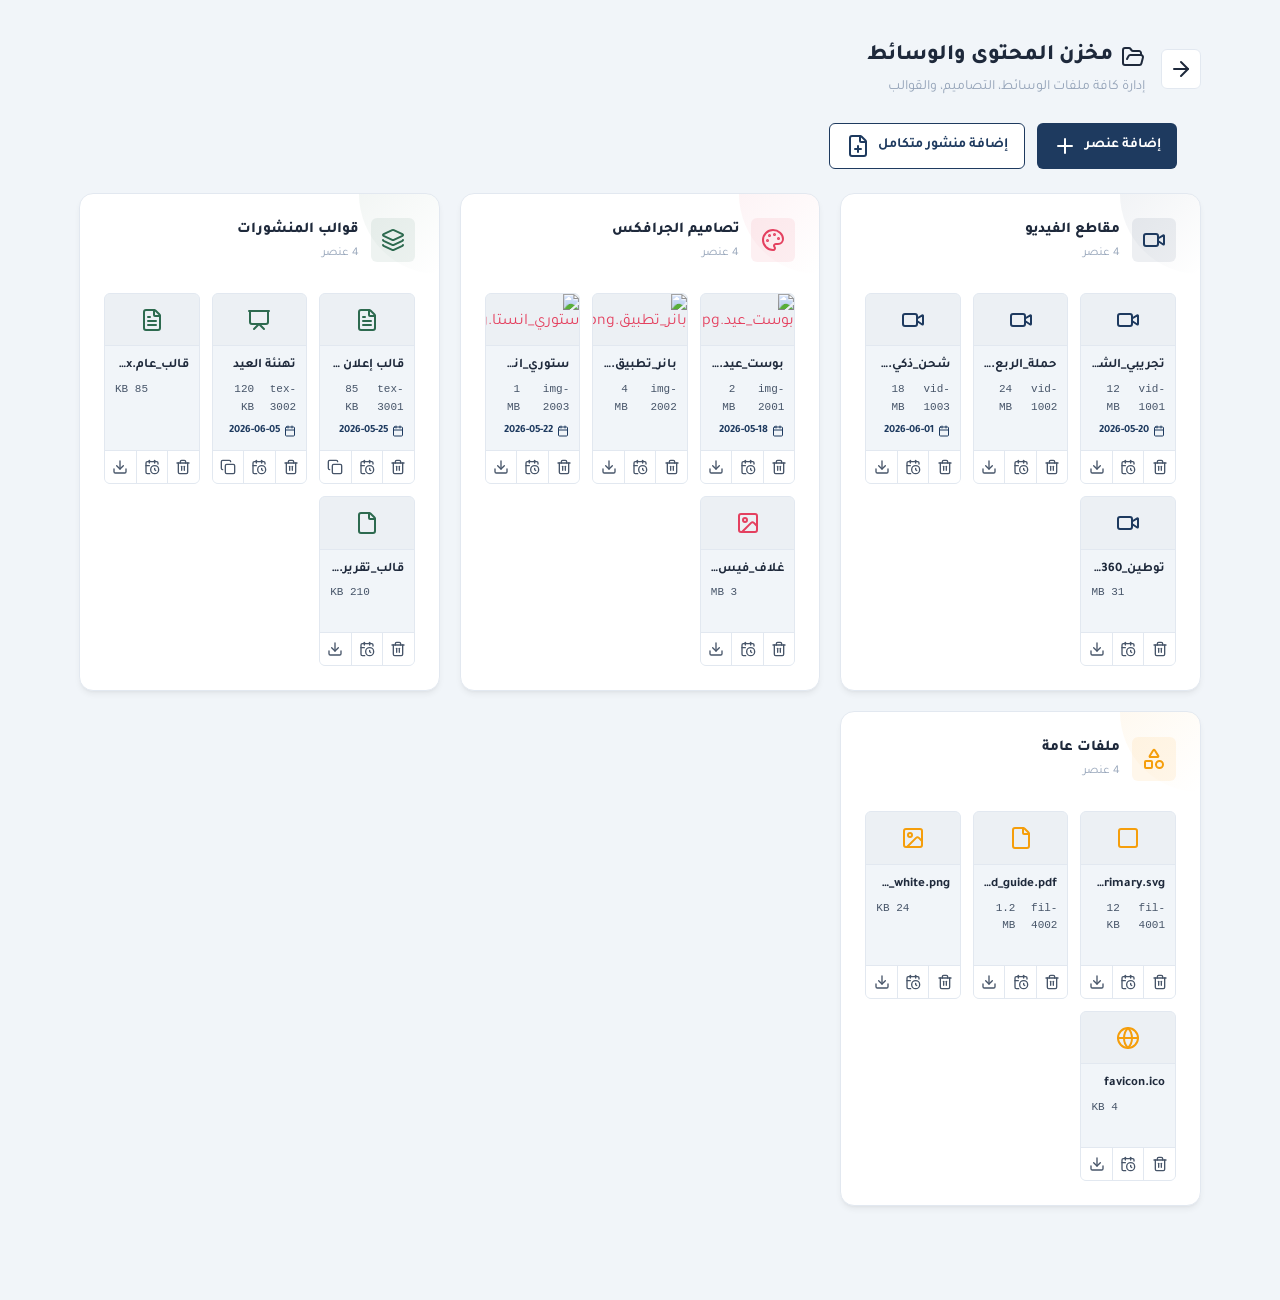
==== commit bb6c700a: "Refactor marketing app for modularity, state management, and security - Separated concerns by moving" ====
--- a/store.html
+++ b/store.html
@@ -9,366 +9,7 @@
     <link rel="preconnect" href="https://fonts.gstatic.com" crossorigin>
     <link href="https://fonts.googleapis.com/css2?family=Tajawal:wght@300;400;500;700;800;900&display=swap" rel="stylesheet">
     <link rel="stylesheet" href="style.css">
-    <style>
-
-        .page-header {
-            display: flex;
-            align-items: center;
-            gap: 16px;
-            margin-bottom: 24px;
-        }
-        .back-button {
-            width: 40px;
-            height: 40px;
-            border-radius: var(--radius-xs);
-            background: var(--surface);
-            border: 1px solid var(--border);
-            display: flex;
-            align-items: center;
-            justify-content: center;
-            cursor: pointer;
-            transition: var(--transition);
-            color: var(--text);
-            text-decoration: none;
-        }
-        .back-button:hover {
-            background: var(--primary);
-            color: white;
-            border-color: var(--primary);
-            transform: translateX(2px);
-        }
-        .store-grid {
-            display: grid;
-            grid-template-columns: repeat(auto-fit, minmax(320px, 1fr));
-            gap: 20px;
-        }
-        
-        /* New Extracted Styles */
-        .store-actions {
-            display: flex;
-            gap: 12px;
-            margin: 24px;
-            flex-wrap: wrap;
-        }
-        
-        .store-action-btn {
-            padding: 10px 16px;
-            border-radius: var(--radius-xs);
-            font-family: 'Tajawal', sans-serif;
-            font-weight: 700;
-            cursor: pointer;
-            display: flex;
-            align-items: center;
-            gap: 8px;
-            transition: 0.3s;
-            font-size: 14px;
-        }
-        
-        .store-action-btn.primary {
-            background: var(--primary);
-            color: white;
-            border: none;
-        }
-        
-        .store-action-btn.secondary {
-            background: var(--surface);
-            color: var(--primary);
-            border: 1px solid var(--primary);
-        }
-        
-        .store-action-btn.primary:hover {
-            filter: brightness(1.1);
-        }
-        
-        .store-action-btn.secondary:hover {
-            background: var(--primary);
-            color: white;
-        }
-		.vault-items-grid {
-            display: grid;
-            grid-template-columns: repeat(3, 1fr);
-            gap: 12px;
-            margin-top: 16px;
-        }
-
-        .modal-overlay {
-            display: none;
-            position: fixed;
-            top: 0;
-            left: 0;
-            width: 100%;
-            height: 100%;
-            background: rgba(0,0,0,0.5);
-            z-index: 2000;
-            align-items: center;
-            justify-content: center;
-            backdrop-filter: blur(4px);
-        }
-
-        .modal-content {
-            background: var(--surface);
-            padding: 24px;
-            border-radius: var(--radius);
-            width: 90%;
-            max-width: 500px;
-            box-shadow: var(--shadow-lg);
-            max-height: 90vh;
-            overflow-y: auto;
-        }
-
-        .modal-header {
-            margin-bottom: 20px;
-            font-size: 18px;
-            font-weight: 800;
-            display: flex;
-            align-items: center;
-            gap: 8px;
-            color: var(--primary);
-        }
-
-        .modal-form-label {
-            display: block;
-            font-size: 13px;
-            font-weight: 700;
-            color: var(--text-secondary);
-            margin-bottom: 8px;
-        }
-
-        .modal-radio-group {
-            display: flex;
-            gap: 16px;
-            background: var(--bg);
-            padding: 10px;
-            border-radius: var(--radius-xs);
-            border: 1px solid var(--border);
-        }
-
-        .modal-radio-grid {
-            display: grid;
-            grid-template-columns: repeat(2, 1fr);
-            gap: 10px;
-            background: var(--bg);
-            padding: 12px;
-            border-radius: var(--radius-xs);
-            border: 1px solid var(--border);
-        }
-
-        .modal-radio-label {
-            display: flex;
-            align-items: center;
-            gap: 6px;
-            cursor: pointer;
-            font-size: 14px;
-            font-weight: 600;
-        }
-        
-        .modal-radio-grid .modal-radio-label {
-            font-size: 13px;
-            font-weight: normal;
-        }
-
-        .modal-input {
-            width: 100%;
-            padding: 10px 14px;
-            border: 1px solid var(--border);
-            border-radius: var(--radius-xs);
-            font-family: 'Tajawal', sans-serif;
-            font-size: 14px;
-            background: var(--bg);
-            color: var(--text);
-        }
-
-        .modal-input.readonly {
-            background: #e2e8f0;
-            color: var(--text-muted);
-            cursor: not-allowed;
-            font-weight: 700;
-        }
-
-        .modal-upload-area {
-            border: 2px dashed var(--border);
-            padding: 30px;
-            text-align: center;
-            border-radius: var(--radius-sm);
-            cursor: pointer;
-            background: var(--bg);
-            transition: 0.3s;
-        }
-
-        .modal-upload-area:hover {
-            border-color: var(--primary);
-        }
-
-        .modal-actions {
-            display: flex;
-            gap: 10px;
-        }
-
-        .modal-btn-save {
-            flex: 1;
-            padding: 12px;
-            background: var(--primary);
-            color: white;
-            border: none;
-            border-radius: var(--radius-xs);
-            font-family: 'Tajawal', sans-serif;
-            font-weight: 700;
-            cursor: pointer;
-            transition: 0.3s;
-        }
-
-        .modal-btn-save:hover {
-            filter: brightness(1.1);
-        }
-
-        .modal-btn-cancel {
-            flex: 1;
-            padding: 12px;
-            background: var(--bg);
-            color: var(--text-secondary);
-            border: 1px solid var(--border);
-            border-radius: var(--radius-xs);
-            font-family: 'Tajawal', sans-serif;
-            font-weight: 700;
-            cursor: pointer;
-            transition: 0.3s;
-        }
-
-        .modal-btn-cancel:hover {
-            background: #fee2e2;
-            color: #c0392b;
-        }
-
-        /* Mobile specific adjustments */
-        @media (max-width: 768px) {
-            .store-action-btn {
-                padding: 6px 10px;
-                font-size: 11px;
-            }
-            .store-action-btn svg {
-                width: 16px;
-                height: 16px;
-            }
-            
-            .modal-content {
-                padding: 16px;
-                width: 95%;
-                max-height: 85vh;
-            }
-            .modal-header {
-                font-size: 16px;
-                margin-bottom: 16px;
-            }
-            .modal-form-label {
-                font-size: 12px;
-            }
-            .modal-radio-label {
-                font-size: 12px;
-            }
-            .modal-radio-grid {
-                grid-template-columns: 1fr;
-            }
-            .modal-radio-grid .modal-radio-label {
-                font-size: 12px;
-            }
-            .modal-input {
-                padding: 8px 12px;
-                font-size: 13px;
-            }
-            .modal-upload-area {
-                padding: 20px;
-            }
-            .modal-btn-save, .modal-btn-cancel {
-                padding: 10px;
-                font-size: 13px;
-            }
-
-            .vault-items-grid {
-                grid-template-columns: repeat(2, 1fr);
-                gap: 8px;
-            }
-            .item-name { font-size: 12px; }
-            .item-meta-row { font-size: 10px; }
-            .item-action-btn svg { width: 14px; height: 14px; }
-
-        }
-    
-        
-        .item-card {
-            background: var(--bg);
-            border: 1px solid var(--border);
-            border-radius: var(--radius-xs);
-            overflow: hidden;
-            display: flex;
-            flex-direction: column;
-            transition: var(--transition);
-        }
-        .item-card:hover {
-            border-color: var(--card-accent);
-            box-shadow: var(--shadow-sm);
-        }
-        .item-preview {
-            aspect-ratio: 16/9;
-            background: rgba(0,0,0,0.02);
-            display: flex;
-            align-items: center;
-            justify-content: center;
-            border-bottom: 1px solid var(--border);
-        }
-        .item-details {
-            padding: 10px;
-            display: flex;
-            flex-direction: column;
-            gap: 4px;
-            flex: 1;
-        }
-        .item-name {
-            font-size: 13px;
-            font-weight: 700;
-            color: var(--text);
-            white-space: nowrap;
-            overflow: hidden;
-            text-overflow: ellipsis;
-        }
-        .item-meta-row {
-            display: flex;
-            justify-content: space-between;
-            font-size: 11px;
-            color: var(--text-secondary);
-            font-family: monospace;
-        }
-        .item-schedule {
-            display: flex;
-            align-items: center;
-            gap: 4px;
-            color: var(--primary);
-            font-size: 11px;
-            margin-top: 2px;
-            font-weight: 600;
-        }
-        .item-actions {
-            display: flex;
-            border-top: 1px solid var(--border);
-            background: var(--surface);
-        }
-        .item-action-btn {
-            flex: 1;
-            display: flex;
-            align-items: center;
-            justify-content: center;
-            padding: 8px 0;
-            color: var(--text-secondary);
-            background: transparent;
-            border: none;
-            border-left: 1px solid var(--border);
-            cursor: pointer;
-            transition: 0.2s;
-        }
-        .item-action-btn:last-child { border-left: none; }
-        .item-action-btn:hover { background: var(--bg); color: var(--text); }
-        .item-action-btn.danger:hover { color: #c0392b; background: #fee2e2; }
-
-    </style>
+    <link rel="stylesheet" href="css/store-local.css">
 </head>
 <body>
 
@@ -532,303 +173,7 @@
 <!-- Toast Container -->
 <div class="toast-container" id="toastContainer"></div>
 
-<script>
-    const vaultItems = [
-        {
-            title: 'مقاطع الفيديو',
-            icon: 'video',
-            accent: '#1e3a5f',
-            accentBg: 'rgba(30,58,95,0.08)',
-            contents: [
-                { name: 'تجريبي_الشحن.mp4', size: '12 MB', icon: 'video', color: '#1e3a5f', bg: 'rgba(30,58,95,0.08)', serial: 'vid-1001', schedule: '2026-05-20', type: 'media' },
-                { name: 'حملة_الربع.mp4', size: '24 MB', icon: 'video', color: '#1e3a5f', bg: 'rgba(30,58,95,0.08)', serial: 'vid-1002', schedule: '', type: 'media' },
-                { name: 'شحن_ذكي.mp4', size: '18 MB', icon: 'video', color: '#1e3a5f', bg: 'rgba(30,58,95,0.08)', serial: 'vid-1003', schedule: '2026-06-01', type: 'media' }
-            ]
-        },
-        {
-            title: 'تصاميم الجرافكس',
-            icon: 'palette',
-            accent: '#E4405F',
-            accentBg: 'rgba(228,64,95,0.08)',
-            contents: [
-                { name: 'بوست_عيد.jpg', size: '2 MB', icon: 'image', color: '#E4405F', bg: 'rgba(228,64,95,0.08)', serial: 'img-2001', schedule: '2026-05-18', type: 'media' },
-                { name: 'بانر_تطبيق.png', size: '4 MB', icon: 'image', color: '#E4405F', bg: 'rgba(228,64,95,0.08)', serial: 'img-2002', schedule: '', type: 'media' },
-                { name: 'ستوري_انستا.jpg', size: '1 MB', icon: 'image', color: '#E4405F', bg: 'rgba(228,64,95,0.08)', serial: 'img-2003', schedule: '2026-05-22', type: 'media' }
-            ]
-        },
-        {
-            title: 'قوالب المنشورات',
-            icon: 'layers',
-            accent: '#2d6a4f',
-            accentBg: 'rgba(45,106,79,0.08)',
-            contents: [
-                { name: 'قالب إعلان خصم', size: '85 KB', icon: 'file-text', color: '#2d6a4f', bg: 'rgba(45,106,79,0.08)', serial: 'tex-3001', schedule: '2026-05-25', type: 'template' },
-                { name: 'تهنئة العيد', size: '120 KB', icon: 'presentation', color: '#2d6a4f', bg: 'rgba(45,106,79,0.08)', serial: 'tex-3002', schedule: '2026-06-05', type: 'template' }
-            ]
-        },
-        {
-            title: 'ملفات عامة',
-            icon: 'shapes',
-            accent: '#f59e0b',
-            accentBg: 'rgba(245,158,11,0.08)',
-            contents: [
-                { name: 'logo_primary.svg', size: '12 KB', icon: 'square', color: '#f59e0b', bg: 'rgba(245,158,11,0.08)', serial: 'fil-4001', schedule: '', type: 'media' },
-                { name: 'brand_guide.pdf', size: '1.2 MB', icon: 'file', color: '#f59e0b', bg: 'rgba(245,158,11,0.08)', serial: 'fil-4002', schedule: '', type: 'media' }
-            ]
-        }
-    ];
-
-    
-    let currentCounters = { img: 105, vid: 201, tex: 304 };
-
-    function openAddItemModal() {
-        document.getElementById('addItemModal').style.display = 'flex';
-        handleItemTypeChange();
-    }
-
-    function closeAddItemModal() {
-        document.getElementById('addItemModal').style.display = 'none';
-        document.getElementById('fileUpload').value = '';
-        document.getElementById('fileNameDisplay').textContent = '';
-        document.getElementById('templateTitle').value = '';
-        document.getElementById('templateCaption').value = '';
-        document.getElementById('itemSchedule').value = '';
-    }
-
-    function handleItemTypeChange() {
-        const type = document.querySelector('input[name="itemType"]:checked').value;
-        const mediaArea = document.getElementById('dynamicAreaMedia');
-        const templateArea = document.getElementById('dynamicAreaTemplate');
-        const serialInput = document.getElementById('itemSerial');
-        const fileInput = document.getElementById('fileUpload');
-
-        if (type === 'media') {
-            mediaArea.style.display = 'block';
-            templateArea.style.display = 'none';
-            if (fileInput.files.length > 0) {
-                handleFileUpload(fileInput);
-            } else {
-                serialInput.value = `img-${currentCounters.img + 1}`;
-            }
-        } else {
-            mediaArea.style.display = 'none';
-            templateArea.style.display = 'block';
-            serialInput.value = `tex-${currentCounters.tex + 1}`;
-        }
-    }
-
-    function handleFileUpload(input) {
-        if (input.files && input.files[0]) {
-            const file = input.files[0];
-            document.getElementById('fileNameDisplay').textContent = file.name;
-            const type = file.type;
-            const serialInput = document.getElementById('itemSerial');
-            if (type.startsWith('video/')) {
-                serialInput.value = `vid-${currentCounters.vid + 1}`;
-            } else {
-                serialInput.value = `img-${currentCounters.img + 1}`;
-            }
-        }
-    }
-
-    function saveNewItem() {
-        showToast('تم حفظ العنصر بنجاح!', 'success');
-        closeAddItemModal();
-    }
-
-    
-    function openAddPostModal() {
-        document.getElementById('addPostModal').style.display = 'flex';
-        // Generate new serials
-        document.getElementById('completePostTextSerial').textContent = `tex-${currentCounters.tex + 1}`;
-        document.getElementById('completePostMediaSerial').textContent = `img-${currentCounters.img + 1}`; // default to img
-    }
-
-    function closeAddPostModal() {
-        document.getElementById('addPostModal').style.display = 'none';
-        document.getElementById('completePostTitle').value = '';
-        document.getElementById('completePostCaption').value = '';
-        document.getElementById('completePostFileUpload').value = '';
-        document.getElementById('completePostFileNameDisplay').textContent = '';
-        document.getElementById('completePostSchedule').value = '';
-    }
-
-    function handleCompletePostFileUpload(input) {
-        if (input.files && input.files[0]) {
-            const file = input.files[0];
-            document.getElementById('completePostFileNameDisplay').textContent = file.name;
-            const type = file.type;
-            const mediaSerialSpan = document.getElementById('completePostMediaSerial');
-            if (type.startsWith('video/')) {
-                mediaSerialSpan.textContent = `vid-${currentCounters.vid + 1}`;
-            } else {
-                mediaSerialSpan.textContent = `img-${currentCounters.img + 1}`;
-            }
-        }
-    }
-
-    function saveCompletePost() {
-        const title = document.getElementById('completePostTitle').value;
-        const caption = document.getElementById('completePostCaption').value;
-        const schedule = document.getElementById('completePostSchedule').value;
-        const mediaFile = document.getElementById('completePostFileUpload').files[0];
-        
-        if(!title || !schedule) {
-            showToast('الرجاء إدخال العنوان وتاريخ الجدولة', 'error');
-            return;
-        }
-
-        const dateObj = new Date(schedule);
-        const day = dateObj.getDate();
-
-        const postData = {
-            title: title,
-            caption: caption,
-            mediaSerial: document.getElementById('completePostMediaSerial').textContent,
-            textSerial: document.getElementById('completePostTextSerial').textContent,
-            day: day
-        };
-
-        // Save to localStorage so index.html can read it
-        let customPosts = JSON.parse(localStorage.getItem('customPosts') || '{}');
-        customPosts[day] = postData;
-        localStorage.setItem('customPosts', JSON.stringify(customPosts));
-
-        // Save vault items
-        let customVault = JSON.parse(localStorage.getItem('customVault') || '[]');
-        if(caption) {
-            customVault.push({
-                vaultTarget: 'templates',
-                name: title,
-                size: '1 KB',
-                icon: 'file-text',
-                color: '#2d6a4f',
-                bg: 'rgba(45,106,79,0.08)',
-                serial: postData.textSerial,
-                schedule: schedule,
-                type: 'template'
-            });
-        }
-        if(mediaFile) {
-            const isVideo = mediaFile.type.startsWith('video/');
-            customVault.push({
-                vaultTarget: isVideo ? 'videos' : 'graphics',
-                name: mediaFile.name,
-                size: Math.round(mediaFile.size / 1024) + ' KB',
-                icon: isVideo ? 'video' : 'image',
-                color: isVideo ? '#1e3a5f' : '#E4405F',
-                bg: isVideo ? 'rgba(30,58,95,0.08)' : 'rgba(228,64,95,0.08)',
-                serial: postData.mediaSerial,
-                schedule: schedule,
-                type: 'media'
-            });
-        }
-        localStorage.setItem('customVault', JSON.stringify(customVault));
-
-        showToast('تم حفظ المنشور بنجاح! تمت إضافته للتقويم والمخازن', 'success');
-        closeAddPostModal();
-        
-        // Refresh local store view
-        init();
-    }
-
-
-    function init() {
-        renderStore();
-    }
-
-    
-    function renderStore() {
-        // Merge local storage items
-        const customVault = JSON.parse(localStorage.getItem('customVault') || '[]');
-        let mergedVaults = JSON.parse(JSON.stringify(vaultItems)); // deep copy
-        
-        customVault.forEach(item => {
-            let targetVaultIndex = 3; // files by default
-            if(item.vaultTarget === 'videos') targetVaultIndex = 0;
-            if(item.vaultTarget === 'graphics') targetVaultIndex = 1;
-            if(item.vaultTarget === 'templates') targetVaultIndex = 2;
-            
-            mergedVaults[targetVaultIndex].contents.unshift(item);
-        });
-
-        const grid = document.getElementById('storeGrid');
-        grid.innerHTML = mergedVaults.map((item, i) => `
-
-            <div class="vault-card animate-in delay-${i + 1}" style="--card-accent: ${item.accent}; --card-accent-bg: ${item.accentBg};">
-                <div class="vault-header">
-                    <div class="vault-icon" style="background: ${item.accentBg}; color: ${item.accent};">
-                        <i data-lucide="${item.icon}"></i>
-                    </div>
-                    <div class="vault-title-group">
-                        <div class="vault-title">${item.title}</div>
-                        <div class="vault-meta">${item.contents.length} عنصر</div>
-                    </div>
-                </div>
-                <div class="vault-items-grid">
-                    ${item.contents.map(c => {
-                        const actionIcon = c.type === 'template' ? 'copy' : 'download';
-                        const actionFunc = c.type === 'template' ? 'copyVaultItem' : 'downloadVaultItem';
-                        
-                        return `
-                        <div class="item-card">
-                            <div class="item-preview" style="color: ${item.accent}">
-                                <i data-lucide="${c.icon}"></i>
-                            </div>
-                            <div class="item-details">
-                                <div class="item-name" title="${c.name}">${c.name}</div>
-                                <div class="item-meta-row">
-                                    <span>${c.serial}</span>
-                                    <span>${c.size}</span>
-                                </div>
-                                ${c.schedule ? `<div class="item-schedule"><i data-lucide="calendar" style="width: 12px; height: 12px;"></i> ${c.schedule}</div>` : '<div style="height: 16px;"></div>'}
-                            </div>
-                            <div class="item-actions">
-                                <button class="item-action-btn danger" onclick="showToast('تم حذف العنصر', 'success')" title="حذف">
-                                    <i data-lucide="trash-2" style="width: 16px; height: 16px;"></i>
-                                </button>
-                                <button class="item-action-btn" onclick="showToast('جاري فتح التقويم...', 'info')" title="إعادة جدولة">
-                                    <i data-lucide="calendar-clock" style="width: 16px; height: 16px;"></i>
-                                </button>
-                                <button class="item-action-btn" onclick="${actionFunc}('${c.name}')" title="${c.type === 'template' ? 'نسخ' : 'تنزيل'}">
-                                    <i data-lucide="${actionIcon}" style="width: 16px; height: 16px;"></i>
-                                </button>
-                            </div>
-                        </div>
-                        `;
-                    }).join('')}
-                </div>
-            </div>
-        `).join('');
-        
-        if(window.lucide) lucide.createIcons();
-    }
-
-    function showToast(message, type = 'info') {
-        const container = document.getElementById('toastContainer');
-        const toast = document.createElement('div');
-        toast.className = 'toast';
-        const colors = { info: '#1e3a5f', success: '#2d6a4f', error: '#c0392b' };
-        const icons = { info: 'info', success: 'check-circle', error: 'alert-circle' };
-        toast.style.setProperty('--toast-color', colors[type]);
-        toast.innerHTML = `<i data-lucide="${icons[type]}" style="color: ${colors[type]}; width: 18px; height: 18px;"></i><span>${message}</span>`;
-        container.appendChild(toast);
-        setTimeout(() => toast.remove(), 4000);
-        if(window.lucide) lucide.createIcons();
-    }
-
-    function copyVaultItem(name) {
-        navigator.clipboard.writeText(name);
-        showToast('تم نسخ اسم الملف', 'success');
-    }
-
-    function downloadVaultItem(name) {
-        showToast('جاري التحميل...', 'info');
-        setTimeout(() => showToast('تم التنزيل بنجاح', 'success'), 1000);
-    }
-
-    document.addEventListener('DOMContentLoaded', init);
-</script>
+<script type="module" src="js/store-app.js"></script>
 <script src="lucide.min.js"></script>
 </body>
 </html>
--- a/css/store-local.css
+++ b/css/store-local.css
@@ -0,0 +1,359 @@
+
+
+        .page-header {
+            display: flex;
+            align-items: center;
+            gap: 16px;
+            margin-bottom: 24px;
+        }
+        .back-button {
+            width: 40px;
+            height: 40px;
+            border-radius: var(--radius-xs);
+            background: var(--surface);
+            border: 1px solid var(--border);
+            display: flex;
+            align-items: center;
+            justify-content: center;
+            cursor: pointer;
+            transition: var(--transition);
+            color: var(--text);
+            text-decoration: none;
+        }
+        .back-button:hover {
+            background: var(--primary);
+            color: white;
+            border-color: var(--primary);
+            transform: translateX(2px);
+        }
+        .store-grid {
+            display: grid;
+            grid-template-columns: repeat(auto-fit, minmax(320px, 1fr));
+            gap: 20px;
+        }
+
+        /* New Extracted Styles */
+        .store-actions {
+            display: flex;
+            gap: 12px;
+            margin: 24px;
+            flex-wrap: wrap;
+        }
+
+        .store-action-btn {
+            padding: 10px 16px;
+            border-radius: var(--radius-xs);
+            font-family: 'Tajawal', sans-serif;
+            font-weight: 700;
+            cursor: pointer;
+            display: flex;
+            align-items: center;
+            gap: 8px;
+            transition: 0.3s;
+            font-size: 14px;
+        }
+
+        .store-action-btn.primary {
+            background: var(--primary);
+            color: white;
+            border: none;
+        }
+
+        .store-action-btn.secondary {
+            background: var(--surface);
+            color: var(--primary);
+            border: 1px solid var(--primary);
+        }
+
+        .store-action-btn.primary:hover {
+            filter: brightness(1.1);
+        }
+
+        .store-action-btn.secondary:hover {
+            background: var(--primary);
+            color: white;
+        }
+		.vault-items-grid {
+            display: grid;
+            grid-template-columns: repeat(3, 1fr);
+            gap: 12px;
+            margin-top: 16px;
+        }
+
+        .modal-overlay {
+            display: none;
+            position: fixed;
+            top: 0;
+            left: 0;
+            width: 100%;
+            height: 100%;
+            background: rgba(0,0,0,0.5);
+            z-index: 2000;
+            align-items: center;
+            justify-content: center;
+            backdrop-filter: blur(4px);
+        }
+
+        .modal-content {
+            background: var(--surface);
+            padding: 24px;
+            border-radius: var(--radius);
+            width: 90%;
+            max-width: 500px;
+            box-shadow: var(--shadow-lg);
+            max-height: 90vh;
+            overflow-y: auto;
+        }
+
+        .modal-header {
+            margin-bottom: 20px;
+            font-size: 18px;
+            font-weight: 800;
+            display: flex;
+            align-items: center;
+            gap: 8px;
+            color: var(--primary);
+        }
+
+        .modal-form-label {
+            display: block;
+            font-size: 13px;
+            font-weight: 700;
+            color: var(--text-secondary);
+            margin-bottom: 8px;
+        }
+
+        .modal-radio-group {
+            display: flex;
+            gap: 16px;
+            background: var(--bg);
+            padding: 10px;
+            border-radius: var(--radius-xs);
+            border: 1px solid var(--border);
+        }
+
+        .modal-radio-grid {
+            display: grid;
+            grid-template-columns: repeat(2, 1fr);
+            gap: 10px;
+            background: var(--bg);
+            padding: 12px;
+            border-radius: var(--radius-xs);
+            border: 1px solid var(--border);
+        }
+
+        .modal-radio-label {
+            display: flex;
+            align-items: center;
+            gap: 6px;
+            cursor: pointer;
+            font-size: 14px;
+            font-weight: 600;
+        }
+
+        .modal-radio-grid .modal-radio-label {
+            font-size: 13px;
+            font-weight: normal;
+        }
+
+        .modal-input {
+            width: 100%;
+            padding: 10px 14px;
+            border: 1px solid var(--border);
+            border-radius: var(--radius-xs);
+            font-family: 'Tajawal', sans-serif;
+            font-size: 14px;
+            background: var(--bg);
+            color: var(--text);
+        }
+
+        .modal-input.readonly {
+            background: #e2e8f0;
+            color: var(--text-muted);
+            cursor: not-allowed;
+            font-weight: 700;
+        }
+
+        .modal-upload-area {
+            border: 2px dashed var(--border);
+            padding: 30px;
+            text-align: center;
+            border-radius: var(--radius-sm);
+            cursor: pointer;
+            background: var(--bg);
+            transition: 0.3s;
+        }
+
+        .modal-upload-area:hover {
+            border-color: var(--primary);
+        }
+
+        .modal-actions {
+            display: flex;
+            gap: 10px;
+        }
+
+        .modal-btn-save {
+            flex: 1;
+            padding: 12px;
+            background: var(--primary);
+            color: white;
+            border: none;
+            border-radius: var(--radius-xs);
+            font-family: 'Tajawal', sans-serif;
+            font-weight: 700;
+            cursor: pointer;
+            transition: 0.3s;
+        }
+
+        .modal-btn-save:hover {
+            filter: brightness(1.1);
+        }
+
+        .modal-btn-cancel {
+            flex: 1;
+            padding: 12px;
+            background: var(--bg);
+            color: var(--text-secondary);
+            border: 1px solid var(--border);
+            border-radius: var(--radius-xs);
+            font-family: 'Tajawal', sans-serif;
+            font-weight: 700;
+            cursor: pointer;
+            transition: 0.3s;
+        }
+
+        .modal-btn-cancel:hover {
+            background: #fee2e2;
+            color: #c0392b;
+        }
+
+        /* Mobile specific adjustments */
+        @media (max-width: 768px) {
+            .store-action-btn {
+                padding: 6px 10px;
+                font-size: 11px;
+            }
+            .store-action-btn svg {
+                width: 16px;
+                height: 16px;
+            }
+
+            .modal-content {
+                padding: 16px;
+                width: 95%;
+                max-height: 85vh;
+            }
+            .modal-header {
+                font-size: 16px;
+                margin-bottom: 16px;
+            }
+            .modal-form-label {
+                font-size: 12px;
+            }
+            .modal-radio-label {
+                font-size: 12px;
+            }
+            .modal-radio-grid {
+                grid-template-columns: 1fr;
+            }
+            .modal-radio-grid .modal-radio-label {
+                font-size: 12px;
+            }
+            .modal-input {
+                padding: 8px 12px;
+                font-size: 13px;
+            }
+            .modal-upload-area {
+                padding: 20px;
+            }
+            .modal-btn-save, .modal-btn-cancel {
+                padding: 10px;
+                font-size: 13px;
+            }
+
+            .vault-items-grid {
+                grid-template-columns: repeat(2, 1fr);
+                gap: 8px;
+            }
+            .item-name { font-size: 12px; }
+            .item-meta-row { font-size: 10px; }
+            .item-action-btn svg { width: 14px; height: 14px; }
+
+        }
+
+
+        .item-card {
+            background: var(--bg);
+            border: 1px solid var(--border);
+            border-radius: var(--radius-xs);
+            overflow: hidden;
+            display: flex;
+            flex-direction: column;
+            transition: var(--transition);
+        }
+        .item-card:hover {
+            border-color: var(--card-accent);
+            box-shadow: var(--shadow-sm);
+        }
+        .item-preview {
+            aspect-ratio: 16/9;
+            background: rgba(0,0,0,0.02);
+            display: flex;
+            align-items: center;
+            justify-content: center;
+            border-bottom: 1px solid var(--border);
+        }
+        .item-details {
+            padding: 10px;
+            display: flex;
+            flex-direction: column;
+            gap: 4px;
+            flex: 1;
+        }
+        .item-name {
+            font-size: 13px;
+            font-weight: 700;
+            color: var(--text);
+            white-space: nowrap;
+            overflow: hidden;
+            text-overflow: ellipsis;
+        }
+        .item-meta-row {
+            display: flex;
+            justify-content: space-between;
+            font-size: 11px;
+            color: var(--text-secondary);
+            font-family: monospace;
+        }
+        .item-schedule {
+            display: flex;
+            align-items: center;
+            gap: 4px;
+            color: var(--primary);
+            font-size: 11px;
+            margin-top: 2px;
+            font-weight: 600;
+        }
+        .item-actions {
+            display: flex;
+            border-top: 1px solid var(--border);
+            background: var(--surface);
+        }
+        .item-action-btn {
+            flex: 1;
+            display: flex;
+            align-items: center;
+            justify-content: center;
+            padding: 8px 0;
+            color: var(--text-secondary);
+            background: transparent;
+            border: none;
+            border-left: 1px solid var(--border);
+            cursor: pointer;
+            transition: 0.2s;
+        }
+        .item-action-btn:last-child { border-left: none; }
+        .item-action-btn:hover { background: var(--bg); color: var(--text); }
+        .item-action-btn.danger:hover { color: #c0392b; background: #fee2e2; }
+
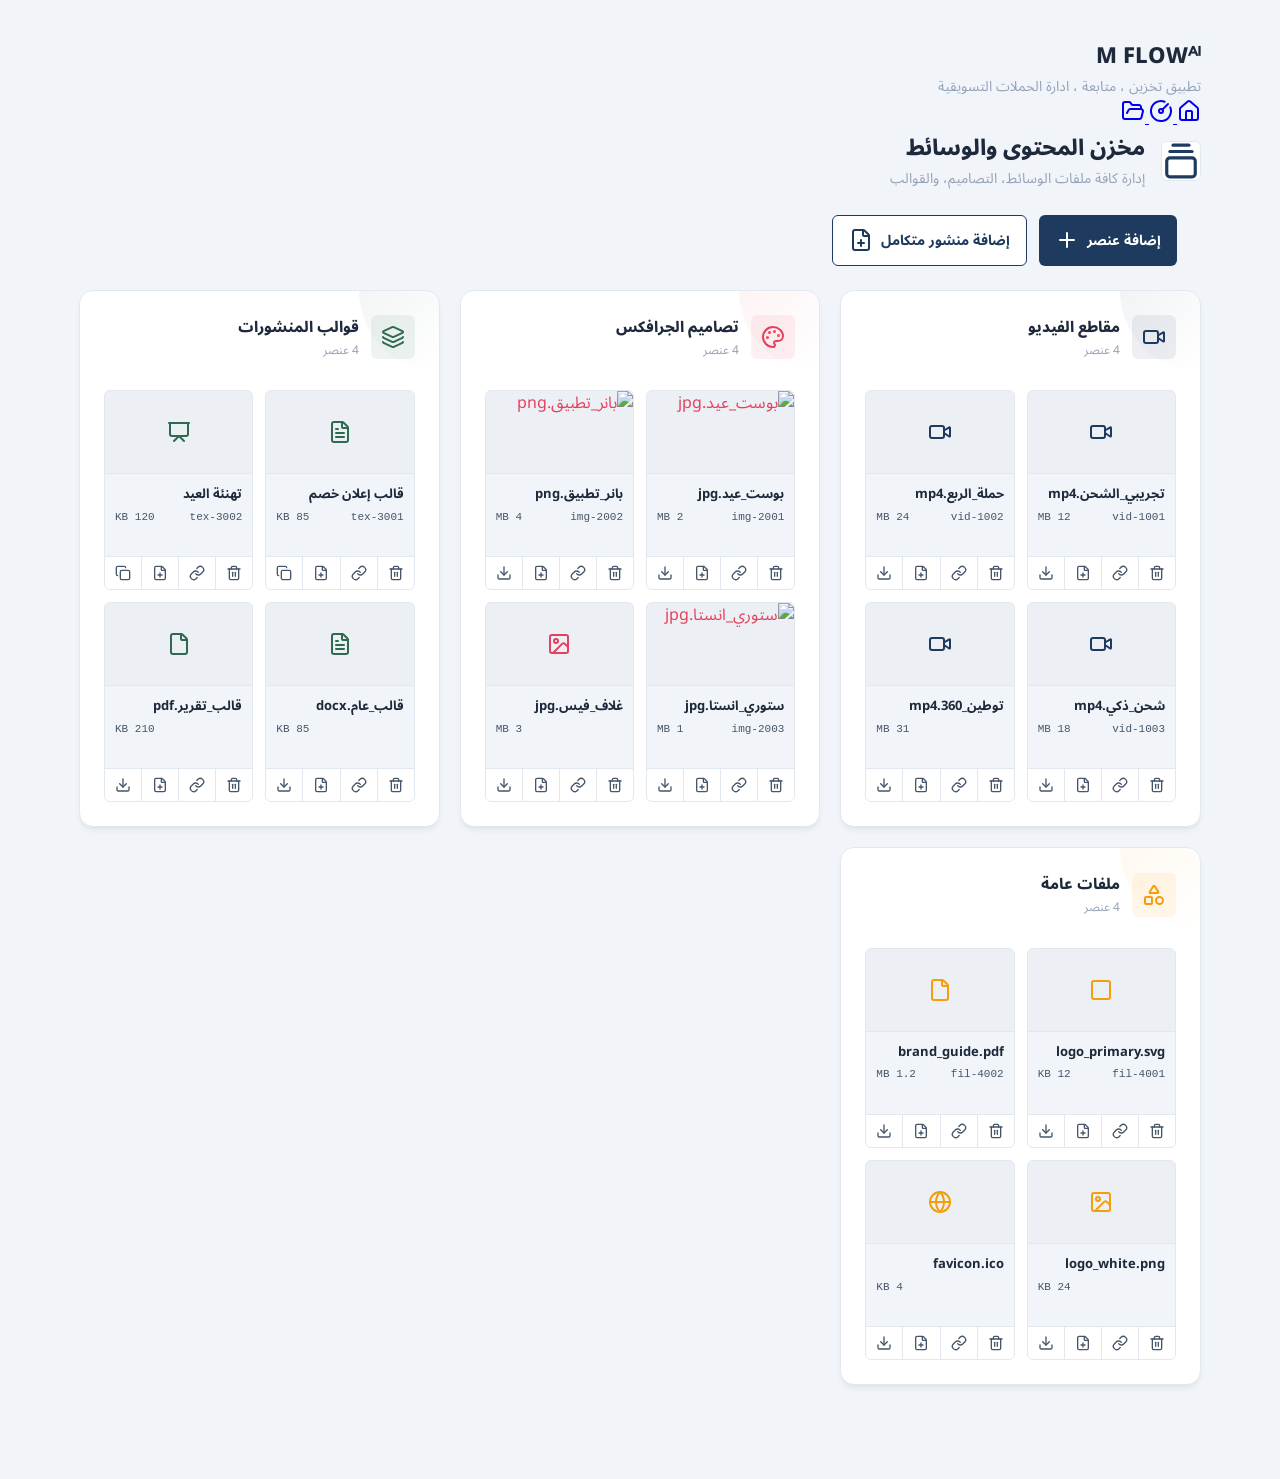
==== commit 2054e504: "Add files via upload" ====
--- a/store.html
+++ b/store.html
@@ -1,179 +1,200 @@
-<!DOCTYPE html>
-<html lang="ar" dir="rtl">
-<head>
-    <meta charset="UTF-8">
-    <meta name="viewport" content="width=device-width, initial-scale=1.0">
-    <title>تطبيق 360 - مخزن المحتوى والوسائط</title>
-    
-    <link rel="preconnect" href="https://fonts.googleapis.com">
-    <link rel="preconnect" href="https://fonts.gstatic.com" crossorigin>
-    <link href="https://fonts.googleapis.com/css2?family=Tajawal:wght@300;400;500;700;800;900&display=swap" rel="stylesheet">
-    <link rel="stylesheet" href="style.css">
-    <link rel="stylesheet" href="css/store-local.css">
-</head>
-<body>
-
-
-<div class="app-container">
-    <main class="main-content">
-        <div class="page-header animate-in">
-            <a href="index.html" class="back-button">
-                <i data-lucide="arrow-right"></i>
-            </a>
-            <div class="page-title">
-                <h2><i data-lucide="folder-open"></i>مخزن المحتوى والوسائط</h2>
-                <p>إدارة كافة ملفات الوسائط، التصاميم، والقوالب</p>
-            </div>
-        </div>
-
-        
-        <div class="store-actions">
-            <button class="store-action-btn primary" onclick="openAddItemModal()">
-               إضافة عنصر
-			    <i data-lucide="plus"></i> 
-            </button>
-            <button class="store-action-btn secondary" onclick="openAddPostModal()">
-                 إضافة منشور متكامل
-				 <i data-lucide="file-plus"></i>
-            </button>
-        </div>
-
-        <div class="store-grid" id="storeGrid"></div>
-    </main>
-</div>
-
-
-<!-- Add Item Modal -->
-<div id="addItemModal" class="modal-overlay">
-    <div class="modal-content">
-        <h3 class="modal-header">
-            <i data-lucide="plus-circle"></i> إضافة عنصر جديد
-        </h3>
-
-        <div class="form-group" style="margin-bottom: 16px;">
-            <label class="modal-form-label">نوع العنصر:</label>
-            <div class="modal-radio-group">
-                <label class="modal-radio-label">
-                    <input type="radio" name="itemType" value="media" checked onchange="handleItemTypeChange()">
-                    وسائط
-                </label>
-                <label class="modal-radio-label">
-                    <input type="radio" name="itemType" value="template" onchange="handleItemTypeChange()">
-                    قالب نصي
-                </label>
-            </div>
-        </div>
-
-        <div class="form-group" style="margin-bottom: 16px;">
-            <label class="modal-form-label">إلى المخزن:</label>
-            <div class="modal-radio-grid">
-                <label class="modal-radio-label">
-                    <input type="radio" name="vaultTarget" value="videos" checked> مقاطع الفيديو
-                </label>
-                <label class="modal-radio-label">
-                    <input type="radio" name="vaultTarget" value="graphics"> تصاميم الجرافكس
-                </label>
-                <label class="modal-radio-label">
-                    <input type="radio" name="vaultTarget" value="templates"> قوالب المنشورات
-                </label>
-                <label class="modal-radio-label">
-                    <input type="radio" name="vaultTarget" value="files"> ملفات عامة
-                </label>
-            </div>
-        </div>
-
-        <div class="form-group" style="margin-bottom: 16px;">
-            <label class="modal-form-label" style="margin-bottom: 6px;">الرقم التسلسلي</label>
-            <input type="text" id="itemSerial" class="modal-input readonly" readonly value="img-1001">
-        </div>
-
-        <div id="dynamicAreaMedia" style="margin-bottom: 16px;">
-            <label class="modal-form-label" style="margin-bottom: 6px;">رفع الوسائط</label>
-            <div class="modal-upload-area" onclick="document.getElementById('fileUpload').click();">
-                <i data-lucide="upload-cloud" style="width: 36px; height: 36px; color: var(--text-muted); margin-bottom: 10px;"></i>
-                <div style="font-size: 13px; color: var(--text-secondary); font-weight: 600;">اضغط هنا لرفع الملف</div>
-                <input type="file" id="fileUpload" style="display: none;" onchange="handleFileUpload(this)">
-                <div id="fileNameDisplay" style="margin-top: 10px; font-size: 12px; color: var(--primary); font-weight: 700;"></div>
-            </div>
-        </div>
-
-        <div id="dynamicAreaTemplate" style="display: none; margin-bottom: 16px;">
-            <div class="form-group" style="margin-bottom: 12px;">
-                <label class="modal-form-label" style="margin-bottom: 6px;">عنوان المنشور</label>
-                <input type="text" id="templateTitle" class="modal-input" placeholder="أدخل عنوان المنشور...">
-            </div>
-            <div class="form-group">
-                <label class="modal-form-label" style="margin-bottom: 6px;">نص المنشور</label>
-                <textarea id="templateCaption" class="modal-input" style="min-height: 100px; resize: vertical;" placeholder="اكتب نص المنشور هنا..."></textarea>
-            </div>
-        </div>
-
-        <div class="form-group" style="margin-bottom: 24px;">
-            <label class="modal-form-label" style="margin-bottom: 6px;">جدولة (تاريخ المنشور)</label>
-            <input type="date" id="itemSchedule" class="modal-input">
-        </div>
-
-        <div class="modal-actions">
-            <button onclick="saveNewItem()" class="modal-btn-save">حفظ</button>
-            <button onclick="closeAddItemModal()" class="modal-btn-cancel">إلغاء</button>
-        </div>
-    </div>
-</div>
-
-
-<!-- Add Complete Post Modal -->
-<div id="addPostModal" class="modal-overlay">
-    <div class="modal-content">
-        <h3 class="modal-header">
-            <i data-lucide="file-plus"></i> إضافة منشور متكامل
-        </h3>
-
-        <div class="form-group" style="margin-bottom: 16px;">
-            <label class="modal-form-label" style="margin-bottom: 6px;">عنوان المنشور</label>
-            <input type="text" id="completePostTitle" class="modal-input" placeholder="أدخل عنوان المنشور الرئيسي...">
-        </div>
-
-        <div class="form-group" style="margin-bottom: 16px;">
-            <div style="display: flex; justify-content: space-between; align-items: flex-end; margin-bottom: 6px;">
-                <label class="modal-form-label" style="margin-bottom: 0;">نص المنشور</label>
-                <div style="font-size: 11px; color: var(--primary); font-weight: 700; background: var(--bg); padding: 2px 8px; border-radius: 4px; border: 1px solid var(--border);">
-                    قالب: <span id="completePostTextSerial">tex-105</span>
-                </div>
-            </div>
-            <textarea id="completePostCaption" class="modal-input" style="min-height: 100px; resize: vertical;" placeholder="اكتب نص المنشور هنا..."></textarea>
-        </div>
-
-        <div id="dynamicAreaCompleteMedia" style="margin-bottom: 16px;">
-            <div style="display: flex; justify-content: space-between; align-items: flex-end; margin-bottom: 6px;">
-                <label class="modal-form-label" style="margin-bottom: 0;">رفع الوسائط (صورة/فيديو)</label>
-                <div style="font-size: 11px; color: var(--primary); font-weight: 700; background: var(--bg); padding: 2px 8px; border-radius: 4px; border: 1px solid var(--border);">
-                    وسائط: <span id="completePostMediaSerial">med-000</span>
-                </div>
-            </div>
-            <div class="modal-upload-area" onclick="document.getElementById('completePostFileUpload').click();">
-                <i data-lucide="upload-cloud" style="width: 36px; height: 36px; color: var(--text-muted); margin-bottom: 10px;"></i>
-                <div style="font-size: 13px; color: var(--text-secondary); font-weight: 600;">اضغط هنا لرفع الصورة أو الفيديو</div>
-                <input type="file" id="completePostFileUpload" style="display: none;" onchange="handleCompletePostFileUpload(this)">
-                <div id="completePostFileNameDisplay" style="margin-top: 10px; font-size: 12px; color: var(--primary); font-weight: 700;"></div>
-            </div>
-        </div>
-
-        <div class="form-group" style="margin-bottom: 24px;">
-            <label class="modal-form-label" style="margin-bottom: 6px;">جدولة (تاريخ المنشور)</label>
-            <input type="date" id="completePostSchedule" class="modal-input">
-        </div>
-
-        <div class="modal-actions">
-            <button onclick="saveCompletePost()" class="modal-btn-save">حفظ المنشور</button>
-            <button onclick="closeAddPostModal()" class="modal-btn-cancel">إلغاء</button>
-        </div>
-    </div>
-</div>
-
-<!-- Toast Container -->
-<div class="toast-container" id="toastContainer"></div>
-
-<script type="module" src="js/store-app.js"></script>
-<script src="lucide.min.js"></script>
-</body>
+<!DOCTYPE html>
+<html lang="ar" dir="rtl">
+<head>
+    <meta charset="UTF-8">
+    <meta name="viewport" content="width=device-width, initial-scale=1.0">
+    <title>M FLOWᴬᴵ │ المخزن</title>
+    
+    <link rel="preconnect" href="https://fonts.googleapis.com">
+    <link rel="preconnect" href="https://fonts.gstatic.com" crossorigin>
+    <link href="https://fonts.googleapis.com/css2?family=Noto+Sans+Arabic:wght@300;400;500;600;700;800;900&display=swap" rel="stylesheet">
+     
+    <link rel="stylesheet" href="css/store-local.css">
+</head>
+<body>
+
+
+<div class="app-container">
+    <main class="main-content">
+	 <!-- Top Header -->
+        <header class="top-header animate-in">
+            <div class="page-title">
+                <h2> M FLOWᴬᴵ</h2>
+                <p>تطبيق تخزين ، متابعة ، ادارة الحملات التسويقية</p>
+            </div>
+            <div class="header-actions">
+                <a href="index.html" class="btn-icon " title="الصفحة الرئيسية">
+                    <i data-lucide="home"></i>
+                </a>
+				 <a href="dashboard.html" class="btn-icon" title="لوحة تحكم المشروع">
+                    <i data-lucide="GaugeCircle"></i>
+                </a>
+                <a href="store.html" class="btn-icon active" title="مخزن المحتوى والوسائط">
+                    <i data-lucide="folder-open"></i>
+                </a>
+            </div>
+        </header>
+	
+        <div class="page-header animate-in">
+		 <div   class="page-s">
+                <i data-lucide="GalleryVerticalEnd" class="page-title-icon"></i>
+            </div>
+            <div class="page-title">
+			 
+                <h2> مخزن المحتوى والوسائط</h2>
+                <p>إدارة كافة ملفات الوسائط، التصاميم، والقوالب</p>
+            </div>
+            
+        </div>
+
+        
+        <div class="store-actions">
+            <button class="store-action-btn primary" onclick="openAddItemModal()">
+               إضافة عنصر
+			    <i data-lucide="plus"></i> 
+            </button>
+            <button class="store-action-btn secondary" onclick="openAddPostModal()">
+                 إضافة منشور متكامل
+				 <i data-lucide="file-plus"></i>
+            </button>
+        </div>
+
+        <div class="store-grid" id="storeGrid"></div>
+    </main>
+</div>
+
+
+<!-- Add Item Modal -->
+<div id="addItemModal" class="modal-overlay">
+    <div class="modal-content">
+        <h3 class="modal-header">
+            <i data-lucide="plus-circle"></i> إضافة عنصر جديد
+        </h3>
+
+        <div class="form-group" style="margin-bottom: 16px;">
+            <label class="modal-form-label">نوع العنصر:</label>
+            <div class="modal-radio-group">
+                <label class="modal-radio-label">
+                    <input type="radio" name="itemType" value="media" checked onchange="handleItemTypeChange()">
+                    وسائط
+                </label>
+                <label class="modal-radio-label">
+                    <input type="radio" name="itemType" value="template" onchange="handleItemTypeChange()">
+                    قالب نصي
+                </label>
+            </div>
+        </div>
+
+        <div class="form-group" style="margin-bottom: 16px;">
+            <label class="modal-form-label">إلى المخزن:</label>
+            <div class="modal-radio-grid">
+                <label class="modal-radio-label">
+                    <input type="radio" name="vaultTarget" value="videos" checked> مقاطع الفيديو
+                </label>
+                <label class="modal-radio-label">
+                    <input type="radio" name="vaultTarget" value="graphics"> تصاميم الجرافكس
+                </label>
+                <label class="modal-radio-label">
+                    <input type="radio" name="vaultTarget" value="templates"> قوالب المنشورات
+                </label>
+                <label class="modal-radio-label">
+                    <input type="radio" name="vaultTarget" value="files"> ملفات عامة
+                </label>
+            </div>
+        </div>
+
+        <div class="form-group" style="margin-bottom: 16px;">
+            <label class="modal-form-label" style="margin-bottom: 6px;">الرقم التسلسلي</label>
+            <input type="text" id="itemSerial" class="modal-input readonly" readonly value="img-1001">
+        </div>
+
+        <div id="dynamicAreaMedia" style="margin-bottom: 16px;">
+            <label class="modal-form-label" style="margin-bottom: 6px;">رفع الوسائط</label>
+            <div class="modal-upload-area" onclick="document.getElementById('fileUpload').click();">
+                <i data-lucide="upload-cloud" style="width: 36px; height: 36px; color: var(--text-muted); margin-bottom: 10px;"></i>
+                <div style="font-size: 13px; color: var(--text-secondary); font-weight: 600;">اضغط هنا لرفع الملف</div>
+                <input type="file" id="fileUpload" style="display: none;" onchange="handleFileUpload(this)">
+                <div id="fileNameDisplay" style="margin-top: 10px; font-size: 12px; color: var(--primary); font-weight: 700;"></div>
+            </div>
+        </div>
+
+        <div id="dynamicAreaTemplate" style="display: none; margin-bottom: 16px;">
+            <div class="form-group" style="margin-bottom: 12px;">
+                <label class="modal-form-label" style="margin-bottom: 6px;">عنوان المنشور</label>
+                <input type="text" id="templateTitle" class="modal-input" placeholder="أدخل عنوان المنشور...">
+            </div>
+            <div class="form-group">
+                <label class="modal-form-label" style="margin-bottom: 6px;">نص المنشور</label>
+                <textarea id="templateCaption" class="modal-input" style="min-height: 100px; resize: vertical;" placeholder="اكتب نص المنشور هنا..."></textarea>
+            </div>
+        </div>
+
+        <div class="form-group" style="margin-bottom: 24px;">
+            <label class="modal-form-label" style="margin-bottom: 6px;">جدولة (تاريخ المنشور)</label>
+            <input type="date" id="itemSchedule" class="modal-input">
+        </div>
+
+        <div class="modal-actions">
+            <button onclick="saveNewItem()" class="modal-btn-save">حفظ</button>
+            <button onclick="closeAddItemModal()" class="modal-btn-cancel">إلغاء</button>
+        </div>
+    </div>
+</div>
+
+
+<!-- Add Complete Post Modal -->
+<div id="addPostModal" class="modal-overlay">
+    <div class="modal-content">
+        <h3 class="modal-header">
+            <i data-lucide="file-plus"></i> إضافة منشور متكامل
+        </h3>
+
+        <div class="form-group" style="margin-bottom: 16px;">
+            <label class="modal-form-label" style="margin-bottom: 6px;">عنوان المنشور</label>
+            <input type="text" id="completePostTitle" class="modal-input" placeholder="أدخل عنوان المنشور الرئيسي...">
+        </div>
+
+        <div class="form-group" style="margin-bottom: 16px;">
+            <div style="display: flex; justify-content: space-between; align-items: flex-end; margin-bottom: 6px;">
+                <label class="modal-form-label" style="margin-bottom: 0;">نص المنشور</label>
+                <div style="font-size: 11px; color: var(--primary); font-weight: 700; background: var(--bg); padding: 2px 8px; border-radius: 4px; border: 1px solid var(--border);">
+                    قالب: <span id="completePostTextSerial">tex-105</span>
+                </div>
+            </div>
+            <textarea id="completePostCaption" class="modal-input" style="min-height: 100px; resize: vertical;" placeholder="اكتب نص المنشور هنا..."></textarea>
+        </div>
+
+        <div id="dynamicAreaCompleteMedia" style="margin-bottom: 16px;">
+            <div style="display: flex; justify-content: space-between; align-items: flex-end; margin-bottom: 6px;">
+                <label class="modal-form-label" style="margin-bottom: 0;">رفع الوسائط (صورة/فيديو)</label>
+                <div style="font-size: 11px; color: var(--primary); font-weight: 700; background: var(--bg); padding: 2px 8px; border-radius: 4px; border: 1px solid var(--border);">
+                    وسائط: <span id="completePostMediaSerial">med-000</span>
+                </div>
+            </div>
+            <div class="modal-upload-area" onclick="document.getElementById('completePostFileUpload').click();">
+                <i data-lucide="upload-cloud" style="width: 36px; height: 36px; color: var(--text-muted); margin-bottom: 10px;"></i>
+                <div style="font-size: 13px; color: var(--text-secondary); font-weight: 600;">اضغط هنا لرفع الصورة أو الفيديو</div>
+                <input type="file" id="completePostFileUpload" style="display: none;" onchange="handleCompletePostFileUpload(this)">
+                <div id="completePostFileNameDisplay" style="margin-top: 10px; font-size: 12px; color: var(--primary); font-weight: 700;"></div>
+            </div>
+        </div>
+
+        <div class="form-group" style="margin-bottom: 24px;">
+            <label class="modal-form-label" style="margin-bottom: 6px;">جدولة (تاريخ المنشور)</label>
+            <input type="date" id="completePostSchedule" class="modal-input">
+        </div>
+
+        <div class="modal-actions">
+            <button onclick="saveCompletePost()" class="modal-btn-save">حفظ المنشور</button>
+            <button onclick="closeAddPostModal()" class="modal-btn-cancel">إلغاء</button>
+        </div>
+    </div>
+</div>
+
+<!-- Toast Container -->
+<div class="toast-container" id="toastContainer"></div>
+
+<script type="module" src="js/store-app.js"></script>
+<script src="lucide.min.js"></script>
+</body>
 </html>
--- a/css/store-local.css
+++ b/css/store-local.css
@@ -1,359 +1,849 @@
-
-
-        .page-header {
-            display: flex;
-            align-items: center;
-            gap: 16px;
-            margin-bottom: 24px;
-        }
-        .back-button {
-            width: 40px;
-            height: 40px;
-            border-radius: var(--radius-xs);
-            background: var(--surface);
-            border: 1px solid var(--border);
-            display: flex;
-            align-items: center;
-            justify-content: center;
-            cursor: pointer;
-            transition: var(--transition);
-            color: var(--text);
-            text-decoration: none;
-        }
-        .back-button:hover {
-            background: var(--primary);
-            color: white;
-            border-color: var(--primary);
-            transform: translateX(2px);
-        }
-        .store-grid {
-            display: grid;
-            grid-template-columns: repeat(auto-fit, minmax(320px, 1fr));
-            gap: 20px;
-        }
-
-        /* New Extracted Styles */
-        .store-actions {
-            display: flex;
-            gap: 12px;
-            margin: 24px;
-            flex-wrap: wrap;
-        }
-
-        .store-action-btn {
-            padding: 10px 16px;
-            border-radius: var(--radius-xs);
-            font-family: 'Tajawal', sans-serif;
-            font-weight: 700;
-            cursor: pointer;
-            display: flex;
-            align-items: center;
-            gap: 8px;
-            transition: 0.3s;
-            font-size: 14px;
-        }
-
-        .store-action-btn.primary {
-            background: var(--primary);
-            color: white;
-            border: none;
-        }
-
-        .store-action-btn.secondary {
-            background: var(--surface);
-            color: var(--primary);
-            border: 1px solid var(--primary);
-        }
-
-        .store-action-btn.primary:hover {
-            filter: brightness(1.1);
-        }
-
-        .store-action-btn.secondary:hover {
-            background: var(--primary);
-            color: white;
-        }
-		.vault-items-grid {
-            display: grid;
-            grid-template-columns: repeat(3, 1fr);
-            gap: 12px;
-            margin-top: 16px;
-        }
-
-        .modal-overlay {
-            display: none;
-            position: fixed;
-            top: 0;
-            left: 0;
-            width: 100%;
-            height: 100%;
-            background: rgba(0,0,0,0.5);
-            z-index: 2000;
-            align-items: center;
-            justify-content: center;
-            backdrop-filter: blur(4px);
-        }
-
-        .modal-content {
-            background: var(--surface);
-            padding: 24px;
-            border-radius: var(--radius);
-            width: 90%;
-            max-width: 500px;
-            box-shadow: var(--shadow-lg);
-            max-height: 90vh;
-            overflow-y: auto;
-        }
-
-        .modal-header {
-            margin-bottom: 20px;
-            font-size: 18px;
-            font-weight: 800;
-            display: flex;
-            align-items: center;
-            gap: 8px;
-            color: var(--primary);
-        }
-
-        .modal-form-label {
-            display: block;
-            font-size: 13px;
-            font-weight: 700;
-            color: var(--text-secondary);
-            margin-bottom: 8px;
-        }
-
-        .modal-radio-group {
-            display: flex;
-            gap: 16px;
-            background: var(--bg);
-            padding: 10px;
-            border-radius: var(--radius-xs);
-            border: 1px solid var(--border);
-        }
-
-        .modal-radio-grid {
-            display: grid;
-            grid-template-columns: repeat(2, 1fr);
-            gap: 10px;
-            background: var(--bg);
-            padding: 12px;
-            border-radius: var(--radius-xs);
-            border: 1px solid var(--border);
-        }
-
-        .modal-radio-label {
-            display: flex;
-            align-items: center;
-            gap: 6px;
-            cursor: pointer;
-            font-size: 14px;
-            font-weight: 600;
-        }
-
-        .modal-radio-grid .modal-radio-label {
-            font-size: 13px;
-            font-weight: normal;
-        }
-
-        .modal-input {
-            width: 100%;
-            padding: 10px 14px;
-            border: 1px solid var(--border);
-            border-radius: var(--radius-xs);
-            font-family: 'Tajawal', sans-serif;
-            font-size: 14px;
-            background: var(--bg);
-            color: var(--text);
-        }
-
-        .modal-input.readonly {
-            background: #e2e8f0;
-            color: var(--text-muted);
-            cursor: not-allowed;
-            font-weight: 700;
-        }
-
-        .modal-upload-area {
-            border: 2px dashed var(--border);
-            padding: 30px;
-            text-align: center;
-            border-radius: var(--radius-sm);
-            cursor: pointer;
-            background: var(--bg);
-            transition: 0.3s;
-        }
-
-        .modal-upload-area:hover {
-            border-color: var(--primary);
-        }
-
-        .modal-actions {
-            display: flex;
-            gap: 10px;
-        }
-
-        .modal-btn-save {
-            flex: 1;
-            padding: 12px;
-            background: var(--primary);
-            color: white;
-            border: none;
-            border-radius: var(--radius-xs);
-            font-family: 'Tajawal', sans-serif;
-            font-weight: 700;
-            cursor: pointer;
-            transition: 0.3s;
-        }
-
-        .modal-btn-save:hover {
-            filter: brightness(1.1);
-        }
-
-        .modal-btn-cancel {
-            flex: 1;
-            padding: 12px;
-            background: var(--bg);
-            color: var(--text-secondary);
-            border: 1px solid var(--border);
-            border-radius: var(--radius-xs);
-            font-family: 'Tajawal', sans-serif;
-            font-weight: 700;
-            cursor: pointer;
-            transition: 0.3s;
-        }
-
-        .modal-btn-cancel:hover {
-            background: #fee2e2;
-            color: #c0392b;
-        }
-
-        /* Mobile specific adjustments */
-        @media (max-width: 768px) {
-            .store-action-btn {
-                padding: 6px 10px;
-                font-size: 11px;
-            }
-            .store-action-btn svg {
-                width: 16px;
-                height: 16px;
-            }
-
-            .modal-content {
-                padding: 16px;
-                width: 95%;
-                max-height: 85vh;
-            }
-            .modal-header {
-                font-size: 16px;
-                margin-bottom: 16px;
-            }
-            .modal-form-label {
-                font-size: 12px;
-            }
-            .modal-radio-label {
-                font-size: 12px;
-            }
-            .modal-radio-grid {
-                grid-template-columns: 1fr;
-            }
-            .modal-radio-grid .modal-radio-label {
-                font-size: 12px;
-            }
-            .modal-input {
-                padding: 8px 12px;
-                font-size: 13px;
-            }
-            .modal-upload-area {
-                padding: 20px;
-            }
-            .modal-btn-save, .modal-btn-cancel {
-                padding: 10px;
-                font-size: 13px;
-            }
-
-            .vault-items-grid {
-                grid-template-columns: repeat(2, 1fr);
-                gap: 8px;
-            }
-            .item-name { font-size: 12px; }
-            .item-meta-row { font-size: 10px; }
-            .item-action-btn svg { width: 14px; height: 14px; }
-
-        }
-
-
-        .item-card {
-            background: var(--bg);
-            border: 1px solid var(--border);
-            border-radius: var(--radius-xs);
-            overflow: hidden;
-            display: flex;
-            flex-direction: column;
-            transition: var(--transition);
-        }
-        .item-card:hover {
-            border-color: var(--card-accent);
-            box-shadow: var(--shadow-sm);
-        }
-        .item-preview {
-            aspect-ratio: 16/9;
-            background: rgba(0,0,0,0.02);
-            display: flex;
-            align-items: center;
-            justify-content: center;
-            border-bottom: 1px solid var(--border);
-        }
-        .item-details {
-            padding: 10px;
-            display: flex;
-            flex-direction: column;
-            gap: 4px;
-            flex: 1;
-        }
-        .item-name {
-            font-size: 13px;
-            font-weight: 700;
-            color: var(--text);
-            white-space: nowrap;
-            overflow: hidden;
-            text-overflow: ellipsis;
-        }
-        .item-meta-row {
-            display: flex;
-            justify-content: space-between;
-            font-size: 11px;
-            color: var(--text-secondary);
-            font-family: monospace;
-        }
-        .item-schedule {
-            display: flex;
-            align-items: center;
-            gap: 4px;
-            color: var(--primary);
-            font-size: 11px;
-            margin-top: 2px;
-            font-weight: 600;
-        }
-        .item-actions {
-            display: flex;
-            border-top: 1px solid var(--border);
-            background: var(--surface);
-        }
-        .item-action-btn {
-            flex: 1;
-            display: flex;
-            align-items: center;
-            justify-content: center;
-            padding: 8px 0;
-            color: var(--text-secondary);
-            background: transparent;
-            border: none;
-            border-left: 1px solid var(--border);
-            cursor: pointer;
-            transition: 0.2s;
-        }
-        .item-action-btn:last-child { border-left: none; }
-        .item-action-btn:hover { background: var(--bg); color: var(--text); }
-        .item-action-btn.danger:hover { color: #c0392b; background: #fee2e2; }
-
+:root {
+    /* القيم الأصلية */
+    --primary: #1e3a5f;
+    --primary-light: #2c5282;
+    --primary-dark: #152a45;
+    --primary-glow: rgba(30, 58, 95, 0.12);
+    --secondary: #2d6a4f;
+    --secondary-light: #40916c;
+    --secondary-glow: rgba(45, 106, 79, 0.12);
+    --bg: #f1f5f9;
+    --surface: #ffffff;
+    --text: #1e293b;
+    --text-secondary: #475569;
+    --text-muted: #94a3b8;
+    --border: #e2e8f0;
+    --border-light: #f8fafc;
+    --shadow-sm: 0 1px 2px 0 rgb(0 0 0 / 0.04);
+    --shadow: 0 4px 6px -1px rgb(0 0 0 / 0.06), 0 2px 4px -2px rgb(0 0 0 / 0.06);
+    --shadow-md: 0 10px 15px -3px rgb(0 0 0 / 0.08), 0 4px 6px -4px rgb(0 0 0 / 0.08);
+    --shadow-lg: 0 20px 25px -5px rgb(0 0 0 / 0.08), 0 8px 10px -6px rgb(0 0 0 / 0.08);
+    --radius: 14px;
+    --radius-sm: 10px;
+    --radius-xs: 6px;
+    --transition: all 0.3s cubic-bezier(0.4, 0, 0.2, 1);
+
+    --blue-dark: #30629e;      
+    --red-dark: #af2c2c;       
+    --green-dark: #228046;     
+    --yellow-dark: #a8743a;     
+    
+    /* نسخ شفافة (Glow) للألوان الجديدة للاستخدام في الخلفيات البسيطة */
+    --blue-glow: rgba(29, 78, 137, 0.1);
+    --red-glow: rgba(153, 27, 27, 0.1);
+    --green-glow: rgba(22, 101, 52, 0.1);
+    --yellow-glow: rgba(133, 77, 14, 0.1);
+}
+
+* { margin: 0; padding: 0; box-sizing: border-box; }
+
+body {
+    font-family: 'Noto Sans Arabic', sans-serif;
+    background: var(--bg);
+    color: var(--text);
+    line-height: 1.6;
+    overflow-x: hidden;
+    max-width: 1200px;
+    margin: 0 auto;
+    padding: 15px;
+    padding-bottom: 70px;
+}
+
+::-webkit-scrollbar { width: 6px; height: 6px; }
+::-webkit-scrollbar-track { background: var(--bg); }
+::-webkit-scrollbar-thumb { background: var(--primary); border-radius: 4px; }
+
+.app-container { display: flex; min-height: 100vh; }
+
+.main-content {
+    flex: 1;
+    padding: 24px;
+    max-width: 100%;
+    width: 100%;
+}
+
+.page-header {
+    display: flex;
+    align-items: center;
+    gap: 16px;
+    margin-bottom: 24px;
+}
+
+.page-s {
+    width: 40px;
+    height: 40px;
+    border-radius: var(--radius-xs);
+    background: var(--surface);
+    border: 1px solid var(--border);
+    display: flex;
+    align-items: center;
+    justify-content: center;
+    transition: var(--transition);
+    color: var(--text);
+}
+
+.page-title-icon {
+    width: 38px;
+    height: 38px;
+    color: var(--primary);
+}
+
+.page-title h2 {
+    font-size: 22px;
+    font-weight: 800;
+    color: var(--text);
+    margin-bottom: 2px;
+}
+
+.page-title p {
+    color: var(--text-muted);
+    font-size: 14px;
+}
+
+/* Media Vault */
+.vault-card {
+    background: var(--surface);
+    border-radius: var(--radius);
+    padding: 24px;
+    box-shadow: var(--shadow);
+    border: 1px solid var(--border);
+    transition: var(--transition);
+    position: relative;
+    overflow: hidden;
+    display: flex;
+    flex-direction: column;
+	
+}
+
+.vault-card::before {
+    content: '';
+    position: absolute;
+    top: 0;
+    right: 0;
+    width: 80px;
+    height: 80px;
+    background: linear-gradient(135deg, var(--card-accent), transparent);
+    opacity: 0.06;
+    border-bottom-left-radius: 100%;
+}
+
+.vault-card:hover {
+    transform: translateY(-2px);
+    box-shadow: var(--shadow-md);
+    border-color: var(--card-accent);
+}
+
+.vault-header {
+    display: flex;
+    align-items: center;
+    gap: 12px;
+    margin-bottom: 14px;
+}
+
+.vault-icon {
+    width: 44px;
+    height: 44px;
+    border-radius: var(--radius-xs);
+    background: var(--card-accent-bg);
+    color: var(--card-accent);
+    display: flex;
+    align-items: center;
+    justify-content: center;
+    font-size: 20px;
+    flex-shrink: 0;
+}
+
+.vault-title-group { flex: 1; }
+
+.vault-title {
+    font-size: 15px;
+    font-weight: 800;
+    margin-bottom: 2px;
+    color: var(--text);
+}
+
+.vault-meta {
+    font-size: 12px;
+    color: var(--text-muted);
+}
+
+.form-group { margin-bottom: 14px; }
+
+/* Toast */
+.toast-container {
+    position: fixed;
+    top: 20px;
+    left: 20px;
+    z-index: 1000;
+    display: flex;
+    flex-direction: column;
+    gap: 10px;
+}
+
+.toast {
+    background: var(--surface);
+    color: var(--text);
+    padding: 14px 18px;
+    border-radius: var(--radius-xs);
+    box-shadow: var(--shadow-lg);
+    display: flex;
+    align-items: center;
+    gap: 10px;
+    min-width: 280px;
+    border-right: 4px solid var(--toast-color);
+    animation: slideIn 0.4s ease, fadeOut 0.4s ease 3.6s forwards;
+    font-weight: 600;
+    font-size: 13px;
+}
+
+@keyframes slideIn {
+    from { transform: translateX(-100%); opacity: 0; }
+    to { transform: translateX(0); opacity: 1; }
+}
+
+@keyframes fadeOut {
+    to { opacity: 0; transform: translateX(-20px); }
+}
+
+/* Confetti */
+.confetti {
+    position: fixed;
+    width: 8px;
+    height: 8px;
+    pointer-events: none;
+    z-index: 999;
+    animation: confettiFall 1s ease-out forwards;
+}
+
+@keyframes confettiFall {
+    0% { transform: translateY(0) rotate(0deg); opacity: 1; }
+    100% { transform: translateY(100px) rotate(720deg); opacity: 0; }
+}
+
+/* Animations */
+@keyframes fadeInUp {
+    from { opacity: 0; transform: translateY(20px); }
+    to { opacity: 1; transform: translateY(0); }
+}
+
+.animate-in { animation: fadeInUp 0.6s ease forwards; }
+.delay-1 { animation-delay: 0.1s; }
+.delay-2 { animation-delay: 0.2s; }
+.delay-3 { animation-delay: 0.3s; }
+.delay-4 { animation-delay: 0.4s; }
+.delay-5 { animation-delay: 0.5s; }
+.delay-6 { animation-delay: 0.6s; }
+.delay-7 { animation-delay: 0.7s; }
+.delay-8 { animation-delay: 0.8s; }
+.delay-9 { animation-delay: 0.9s; }
+.delay-10 { animation-delay: 1.0s; }
+
+@media (max-width: 768px) {
+    body {
+        padding: 0;
+        padding-bottom: 60px;
+    }
+    .lucide { width: 16px; height: 16px; }
+    .main-content { padding: 5px; }
+
+    .page-title h2 { font-size: 16px; font-weight: 800; }
+    .page-title p { font-size: 12px; }
+
+    .vault-card { padding: 15px; }
+    .vault-icon { width: 38px; height: 38px; font-size: 20px; }
+    .vault-title { font-size: 14px; }
+    .vault-meta { font-size: 11px; }
+}
+
+
+       
+        .store-grid {
+            display: grid;
+            grid-template-columns: repeat(auto-fit, minmax(320px, 1fr));
+            gap: 20px;
+        }
+
+        .posts-grid {
+            display: grid;
+            grid-template-columns: repeat(auto-fit, minmax(320px, 1fr));
+            gap: 20px;
+            margin: 0 auto;
+			padding:10px;
+        }
+
+        .post-card {
+            background: var(--surface);
+            border: 1px solid var(--border);
+            border-radius: var(--radius);
+            padding: 20px;
+            box-shadow: var(--shadow-sm);
+            display: flex;
+            flex-direction: column;
+            gap: 12px;
+            transition: var(--transition);
+        }
+
+        .post-card:hover {
+            box-shadow: var(--shadow);
+            border-color: var(--primary);
+        }
+
+        .post-card-header {
+            display: flex;
+            justify-content: space-between;
+            align-items: center;
+            border-bottom: 1px solid var(--border);
+            padding-bottom: 10px;
+        }
+
+        .post-card-title {
+            font-size: 16px;
+            font-weight: 800;
+            color: var(--primary);
+        }
+
+        .post-card-date {
+            font-size: 12px;
+            color: var(--text-muted);
+            display: flex;
+            align-items: center;
+            gap: 4px;
+        }
+
+        .post-card-body {
+            font-size: 13px;
+            color: var(--text);
+            white-space: pre-wrap;
+            background: var(--bg);
+            padding: 12px;
+            border-radius: var(--radius-xs);
+            border: 1px solid var(--border);
+        }
+
+        .post-card-meta {
+            display: flex;
+            justify-content: space-between;
+            font-size: 11px;
+            font-weight: 700;
+            color: var(--text-secondary);
+        }
+
+        .post-card-meta-item {
+            background: var(--bg);
+            padding: 4px 8px;
+            border-radius: 4px;
+            border: 1px solid var(--border);
+            display: flex;
+            align-items: center;
+            gap: 4px;
+        }
+
+        /* New Extracted Styles */
+        .store-actions {
+            display: flex;
+            gap: 12px;
+            margin: 24px;
+            flex-wrap: wrap;
+        }
+
+        .store-action-btn {
+            padding: 10px 16px;
+            border-radius: var(--radius-xs);
+            font-family: 'Noto Sans Arabic', sans-serif;
+            font-weight: 700;
+            cursor: pointer;
+            display: flex;
+            align-items: center;
+            gap: 8px;
+            transition: 0.3s;
+            font-size: 14px;
+        }
+
+        .store-action-btn.primary {
+            background: var(--primary);
+            color: white;
+            border: none;
+        }
+
+        .store-action-btn.secondary {
+            background: var(--surface);
+            color: var(--primary);
+            border: 1px solid var(--primary);
+        }
+
+        .store-action-btn.primary:hover {
+            filter: brightness(1.1);
+        }
+
+        .store-action-btn.secondary:hover {
+            background: var(--primary);
+            color: white;
+        }
+		.vault-items-grid {
+            display: grid;
+            grid-template-columns: repeat(2, 1fr);
+            gap: 12px;
+            margin-top: 16px;
+        }
+
+        .modal-overlay {
+            display: none;
+            position: fixed;
+            top: 0;
+            left: 0;
+            width: 100%;
+            height: 100%;
+            background: rgba(0,0,0,0.5);
+            z-index: 2000;
+            align-items: center;
+            justify-content: center;
+            backdrop-filter: blur(4px);
+        }
+
+        .modal-content {
+            background: var(--surface);
+            padding: 24px;
+            border-radius: var(--radius);
+            width: 90%;
+            max-width: 500px;
+            box-shadow: var(--shadow-lg);
+            max-height: 90vh;
+            overflow-y: auto;
+        }
+
+        .modal-header {
+            margin-bottom: 20px;
+            font-size: 18px;
+            font-weight: 800;
+            display: flex;
+            align-items: center;
+            gap: 8px;
+            color: var(--primary);
+        }
+
+        .modal-form-label {
+            display: flex;
+            align-items: center;
+            font-size: 13px;
+            font-weight: 700;
+            color: var(--text-secondary);
+            margin-bottom: 8px;
+        }
+
+        .label-icon {
+            width: 16px;
+            height: 16px;
+            margin-inline-end: 6px;
+            color: var(--primary);
+        }
+
+        .custom-radio-group {
+            display: flex;
+            gap: 10px;
+        }
+
+        .custom-radio-grid {
+            display: grid;
+            grid-template-columns: repeat(2, 1fr);
+            gap: 10px;
+        }
+
+        .custom-radio-label {
+            flex: 1;
+            position: relative;
+            cursor: pointer;
+            text-align: center;
+        }
+
+        .custom-radio-label input[type="radio"] {
+            position: absolute;
+            opacity: 0;
+            width: 0;
+            height: 0;
+        }
+
+        .custom-radio-btn {
+            display: flex;
+            align-items: center;
+            justify-content: center;
+            gap: 8px;
+            padding: 12px;
+            border: 1px solid var(--border);
+            border-radius: var(--radius-xs);
+            background: var(--surface);
+            color: var(--text-secondary);
+            font-size: 13px;
+            font-weight: 700;
+            transition: var(--transition);
+        }
+
+        .custom-radio-btn i {
+            width: 16px;
+            height: 16px;
+        }
+
+        .custom-radio-label input[type="radio"]:checked + .custom-radio-btn {
+            background: var(--primary-glow);
+            border-color: var(--primary);
+            color: var(--primary);
+        }
+
+        .custom-radio-label:hover .custom-radio-btn {
+            border-color: var(--primary);
+        }
+
+        .segmented-control {
+            display: flex;
+            flex-direction: row !important;
+            flex-wrap: nowrap !important;
+            background: var(--border-light);
+            padding: 4px;
+            border-radius: var(--radius-sm);
+            margin: 0 24px 24px 24px;
+            max-width: 100%;
+            border: 1px solid var(--border);
+            overflow-x: auto; /* In case it gets too small */
+        }
+
+        .segmented-control .custom-radio-label {
+            flex: 1;
+            margin: 0;
+            min-width: max-content; /* Ensure it does not shrink too much */
+        }
+
+        .segmented-control .custom-radio-btn {
+            display: flex;
+            justify-content: center;
+            background: transparent;
+            border: none;
+            color: var(--text-secondary);
+            border-radius: var(--radius-xs);
+            padding: 10px;
+            box-shadow: none;
+            white-space: nowrap;
+        }
+
+        .segmented-control input[type="radio"]:checked + .custom-radio-btn {
+            background: var(--surface);
+            color: var(--primary);
+            box-shadow: var(--shadow-sm);
+            border: 1px solid var(--border);
+        }
+
+        .modal-input {
+            width: 100%;
+            padding: 10px 14px;
+            border: 1px solid var(--border);
+            border-radius: var(--radius-xs);
+            font-family: 'Noto Sans Arabic', sans-serif;
+            font-size: 14px;
+            background: var(--bg);
+            color: var(--text);
+        }
+
+        .modal-input.readonly {
+            background: #e2e8f0;
+            color: var(--text-muted);
+            cursor: not-allowed;
+            font-weight: 700;
+        }
+
+        .modal-upload-area {
+            border: 2px dashed var(--border);
+            padding: 30px;
+            text-align: center;
+            border-radius: var(--radius-sm);
+            cursor: pointer;
+            background: var(--bg);
+            transition: 0.3s;
+        }
+
+        .modal-upload-area:hover {
+            border-color: var(--primary);
+        }
+
+        .modal-actions {
+            display: flex;
+            gap: 10px;
+        }
+
+        .modal-btn-save {
+            flex: 1;
+            padding: 12px;
+            background: var(--primary);
+            color: white;
+            border: none;
+            border-radius: var(--radius-xs);
+            font-family: 'Noto Sans Arabic', sans-serif;
+            font-weight: 700;
+            cursor: pointer;
+            transition: 0.3s;
+        }
+
+        .modal-btn-save:hover {
+            filter: brightness(1.1);
+        }
+
+        .modal-btn-cancel {
+            flex: 1;
+            padding: 12px;
+            background: var(--bg);
+            color: var(--text-secondary);
+            border: 1px solid var(--border);
+            border-radius: var(--radius-xs);
+            font-family: 'Noto Sans Arabic', sans-serif;
+            font-weight: 700;
+            cursor: pointer;
+            transition: 0.3s;
+        }
+
+        .modal-btn-cancel:hover {
+            background: #fee2e2;
+            color: #c0392b;
+        }
+
+        /* =========================================
+           فئات مساعدة للتنسيقات المخصصة (Utility & Custom Classes)
+           تم استخراجها من الأنماط المضمنة في HTML
+           ========================================= */
+        .mb-0 { margin-bottom: 0; }
+        .mb-2 { margin-bottom: 6px; }
+        .mb-3 { margin-bottom: 12px; }
+        .mb-4 { margin-bottom: 16px; }
+        .mb-6 { margin-bottom: 24px; }
+        .d-none { display: none; }
+
+        .vault-dropdown-menu {
+            position: absolute;
+            top: 100%;
+            right: 0;
+            background: var(--surface);
+            border: 1px solid var(--border);
+            border-radius: var(--radius-sm);
+            box-shadow: var(--shadow);
+            z-index: 100;
+            min-width: 250px;
+            max-height: 200px;
+            overflow-y: auto;
+            margin-top: 4px;
+        }
+
+        .vault-dropdown-item {
+            display: flex;
+            justify-content: space-between;
+            align-items: center;
+            padding: 10px 12px;
+            border-bottom: 1px solid var(--border-light);
+            cursor: pointer;
+            transition: background 0.2s;
+        }
+        .vault-dropdown-item:last-child {
+            border-bottom: none;
+        }
+        .vault-dropdown-item:hover {
+            background: var(--bg);
+        }
+
+        /* منطقة النصوص المتعددة الأسطر */
+        .modal-textarea {
+            min-height: 100px;
+            resize: vertical;
+        }
+
+        /* أيقونة رفع الملفات */
+        .modal-upload-icon {
+            width: 36px;
+            height: 36px;
+            color: var(--text-muted);
+            margin-bottom: 10px;
+        }
+
+        /* نص منطقة الرفع */
+        .modal-upload-text {
+            font-size: 13px;
+            color: var(--text-secondary);
+            font-weight: 600;
+        }
+
+        /* اسم الملف المرفوع */
+        .modal-upload-filename {
+            margin-top: 10px;
+            font-size: 12px;
+            color: var(--primary);
+            font-weight: 700;
+        }
+
+        /* ترويسة الحقول المرنة (Flex Header) */
+        .modal-flex-header {
+            display: flex;
+            justify-content: space-between;
+            align-items: flex-end;
+            margin-bottom: 6px;
+        }
+
+        /* الشارات المستخدمة في العناوين (Badges) */
+        .modal-badge {
+            font-size: 11px;
+            color: var(--primary);
+            font-weight: 700;
+            background: var(--bg);
+            padding: 2px 8px;
+            border-radius: 4px;
+            border: 1px solid var(--border);
+        }
+
+        /* Mobile specific adjustments */
+        @media (max-width: 480px) {
+            .store-action-btn {
+                padding: 4px 10px !important;
+                font-size: 11px !important;
+            }
+            .store-action-btn svg {
+                width: 14px;
+                height: 14px;
+            }
+
+            .modal-content {
+                padding: 14px;
+                width: 95%;
+                max-height: 90vh;
+            }
+            .modal-header {
+                font-size: 15px;
+                margin-bottom: 14px;
+            }
+            .modal-form-label {
+                font-size: 11px;
+                margin-bottom: 6px;
+            }
+            .vault-dropdown-menu {
+                min-width: 180px;
+                max-height: 150px;
+            }
+            .vault-dropdown-item {
+                padding: 8px;
+            }
+            .custom-radio-btn {
+                padding: 8px;
+                font-size: 11px;
+                gap: 4px;
+            }
+            .custom-radio-btn i {
+                width: 14px;
+                height: 14px;
+            }
+            .custom-radio-grid {
+                grid-template-columns: repeat(2, 1fr);
+            }
+            .modal-input {
+                padding: 8px 10px;
+                font-size: 12px;
+            }
+            .modal-textarea {
+                min-height: 80px;
+            }
+            .modal-upload-area {
+                padding: 15px;
+            }
+            .modal-upload-icon {
+                width: 28px;
+                height: 28px;
+                margin-bottom: 6px;
+            }
+            .modal-upload-text {
+                font-size: 11px;
+            }
+            .modal-upload-filename {
+                font-size: 10px;
+            }
+            .modal-btn-save, .modal-btn-cancel {
+                padding: 4px 12px !important;
+                font-size: 11px ;
+				 
+            }
+
+            .vault-items-grid {
+                grid-template-columns: repeat(2, 1fr);
+                gap: 15px;
+            }
+            .item-name { font-size: 12px; }
+            .item-meta-row { font-size: 10px; }
+            .item-action-btn svg { width: 14px; height: 14px; }
+
+        }
+
+
+        .item-card {
+            background: var(--bg);
+            border: 1px solid var(--border);
+            border-radius: var(--radius-xs);
+            overflow: hidden;
+            display: flex;
+            flex-direction: column;
+            transition: var(--transition);
+        }
+        .item-card:hover {
+            border-color: var(--card-accent);
+            box-shadow: var(--shadow-sm);
+        }
+        .item-preview {
+            aspect-ratio: 16/9;
+            background: rgba(0,0,0,0.02);
+            display: flex;
+            align-items: center;
+            justify-content: center;
+            border-bottom: 1px solid var(--border);
+        }
+        .item-details {
+            padding: 10px;
+            display: flex;
+            flex-direction: column;
+            gap: 4px;
+            flex: 1;
+        }
+        .item-name {
+            font-size: 13px;
+            font-weight: 700;
+            color: var(--text);
+            white-space: nowrap;
+            overflow: hidden;
+            text-overflow: ellipsis;
+        }
+        .item-meta-row {
+            display: flex;
+            justify-content: space-between;
+            font-size: 11px;
+            color: var(--text-secondary);
+            font-family: monospace;
+        }
+        .item-schedule {
+            display: flex;
+            align-items: center;
+            gap: 4px;
+            color: var(--primary);
+            font-size: 11px;
+            margin-top: 2px;
+            font-weight: 600;
+        }
+        .item-actions {
+            display: flex;
+            border-top: 1px solid var(--border);
+            background: var(--surface);
+        }
+        .item-action-btn {
+            flex: 1;
+            display: flex;
+            align-items: center;
+            justify-content: center;
+            padding: 8px 0;
+            color: var(--text-secondary);
+            background: transparent;
+            border: none;
+            border-left: 1px solid var(--border);
+            cursor: pointer;
+            transition: 0.2s;
+        }
+        .item-action-btn:last-child { border-left: none; }
+        .item-action-btn:hover { background: var(--bg); color: var(--text); }
+        .item-action-btn.danger:hover { color: #c0392b; background: #fee2e2; }
+
